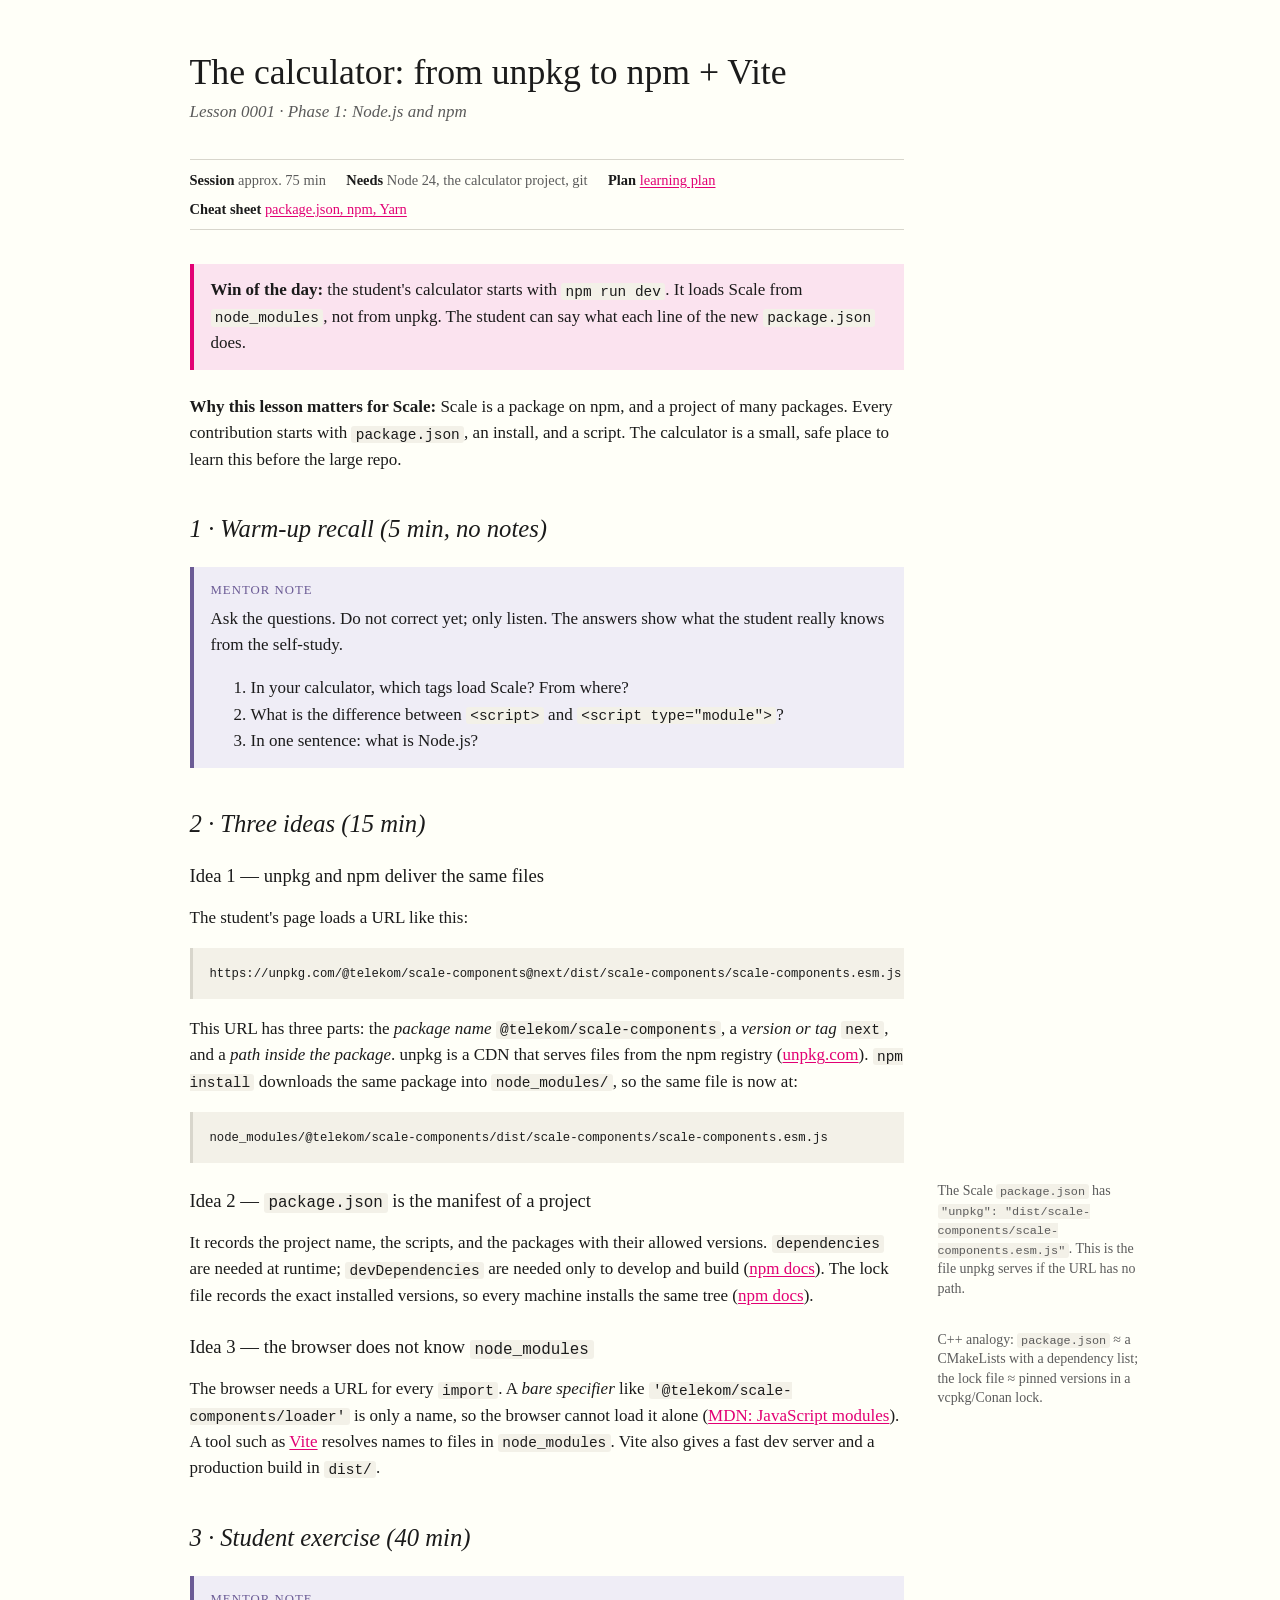
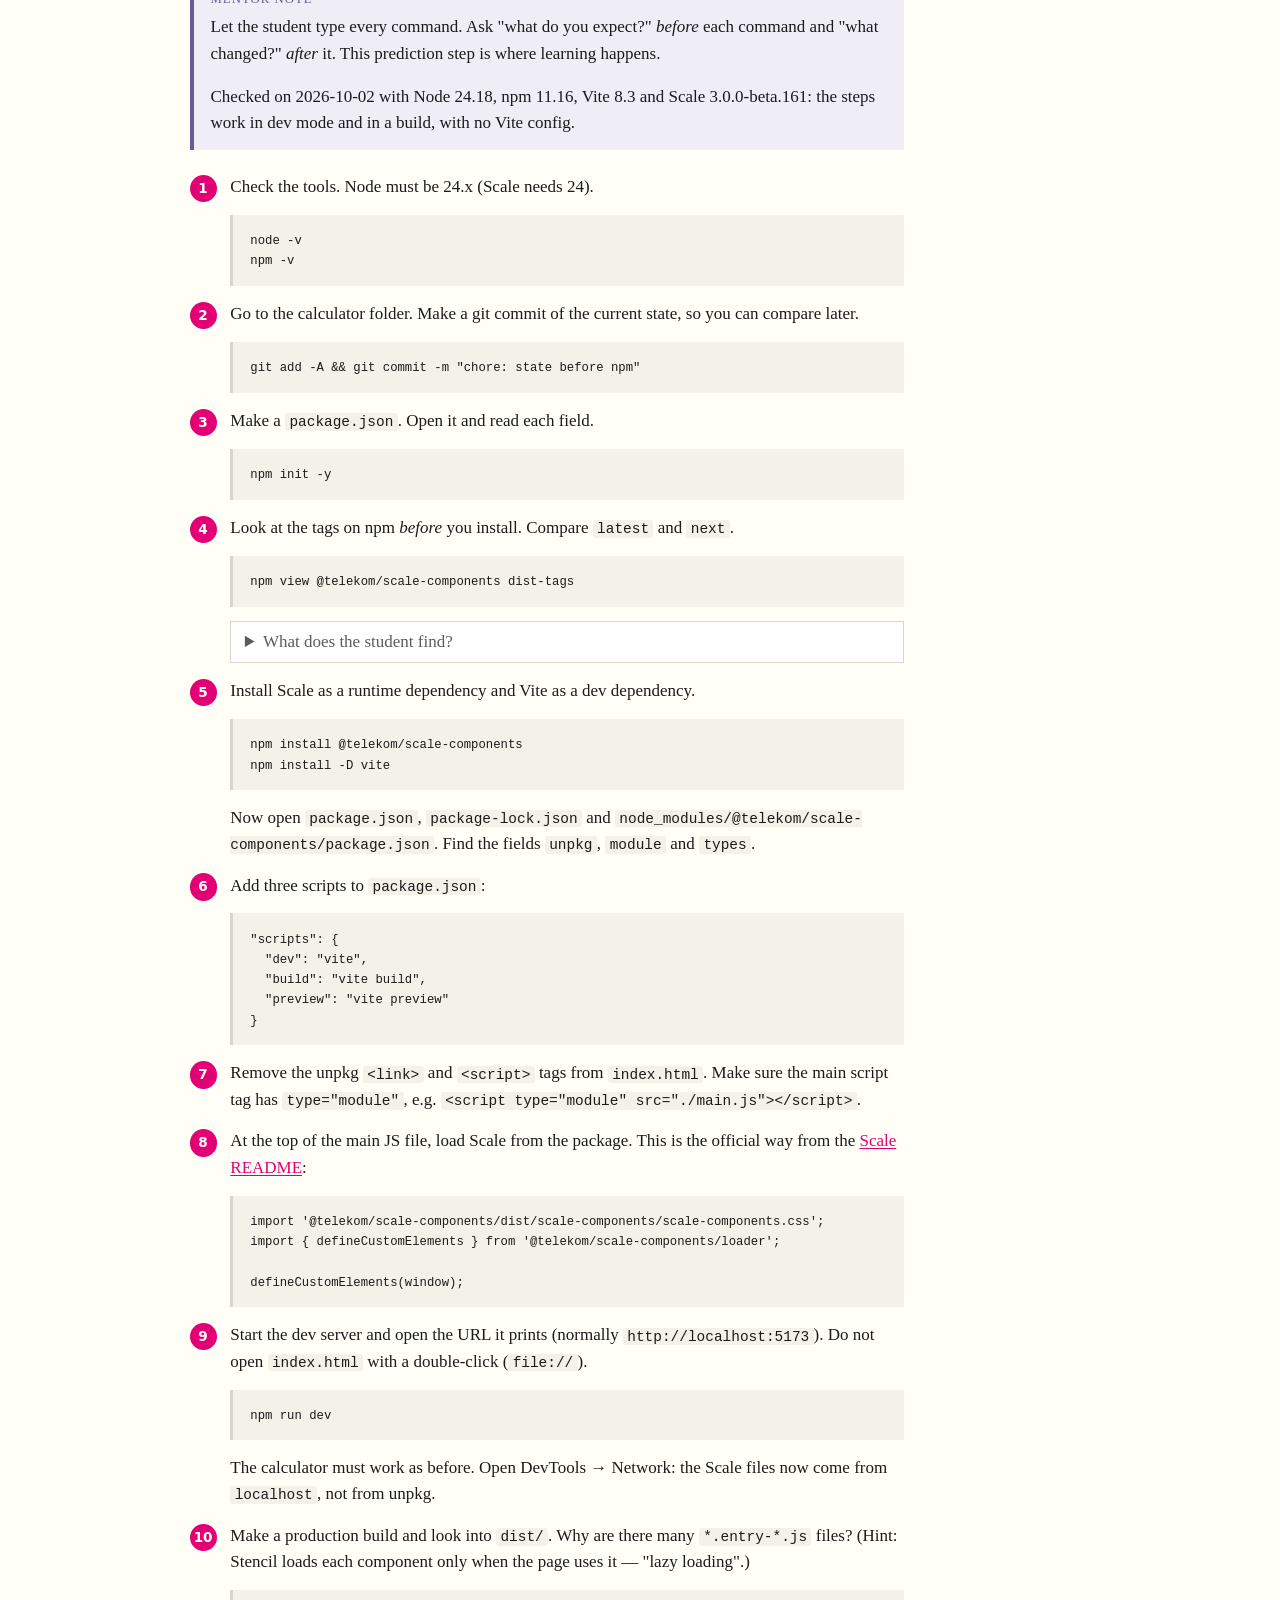
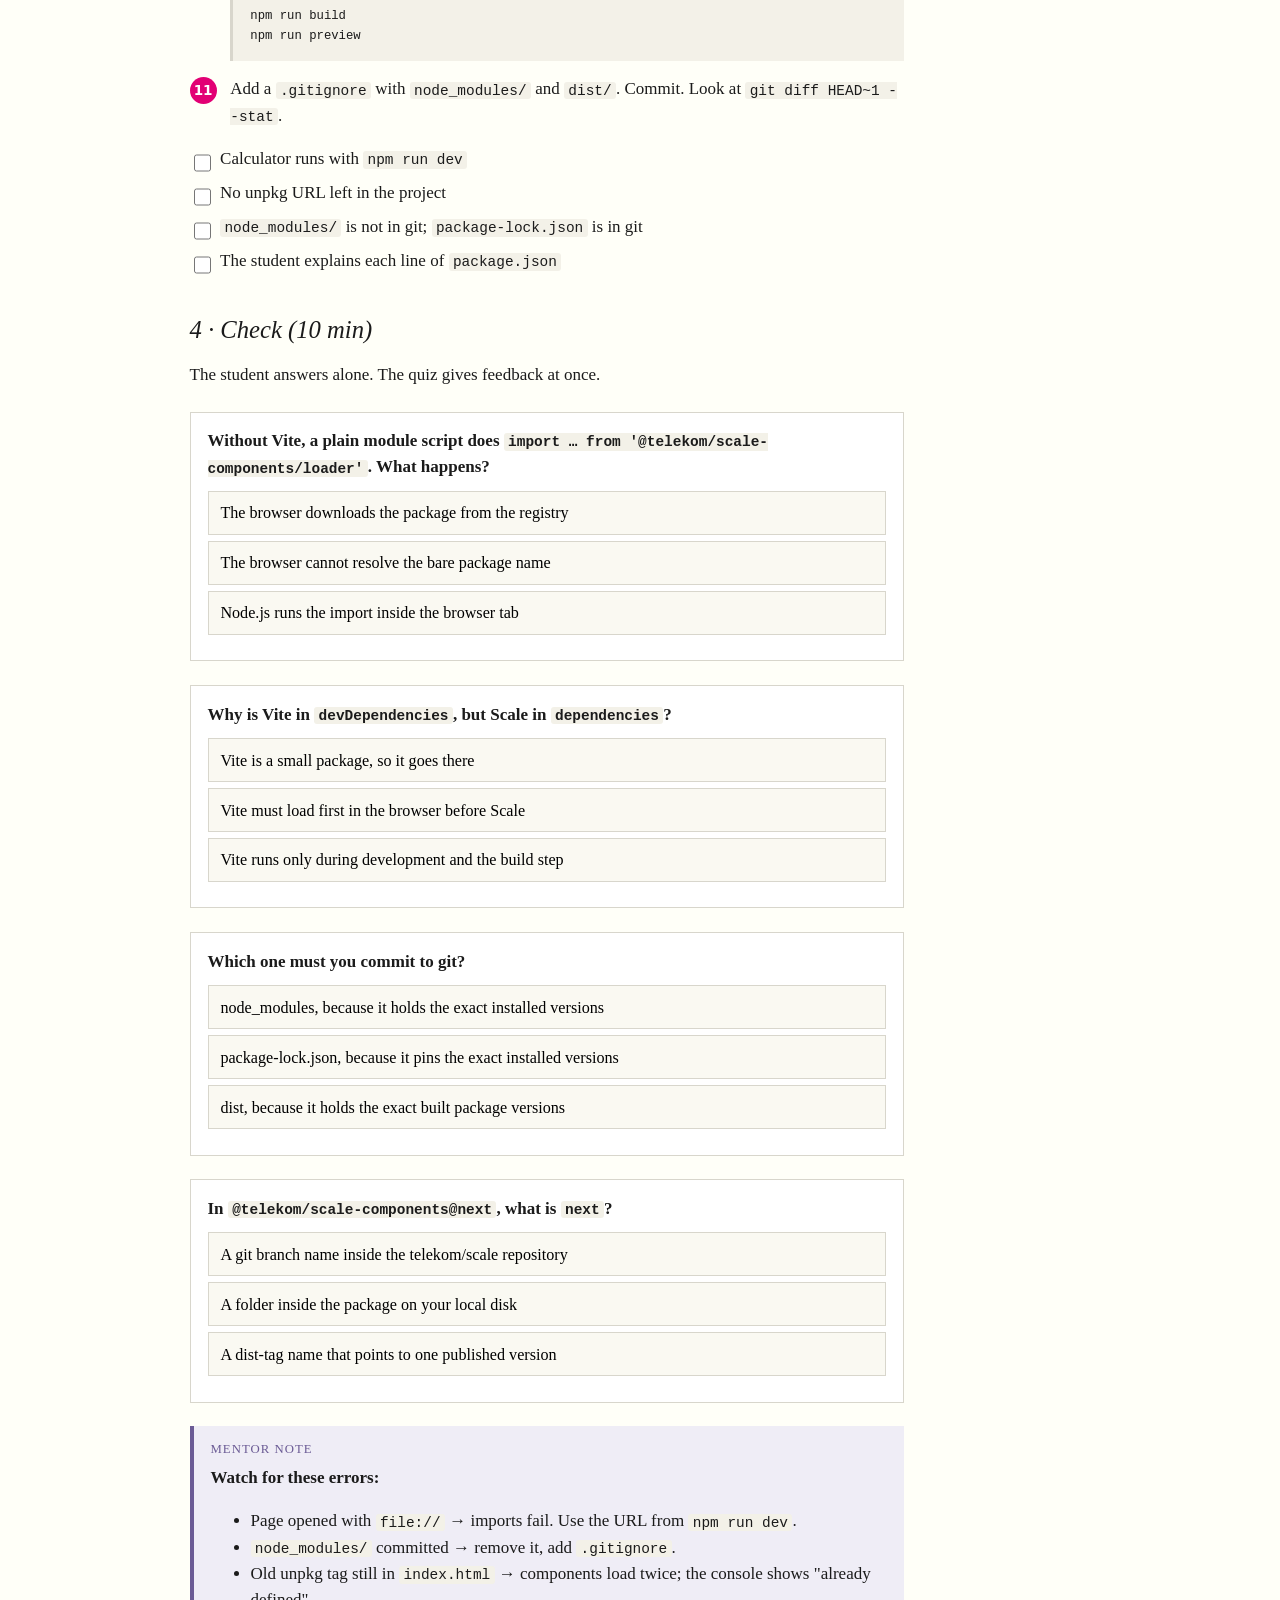
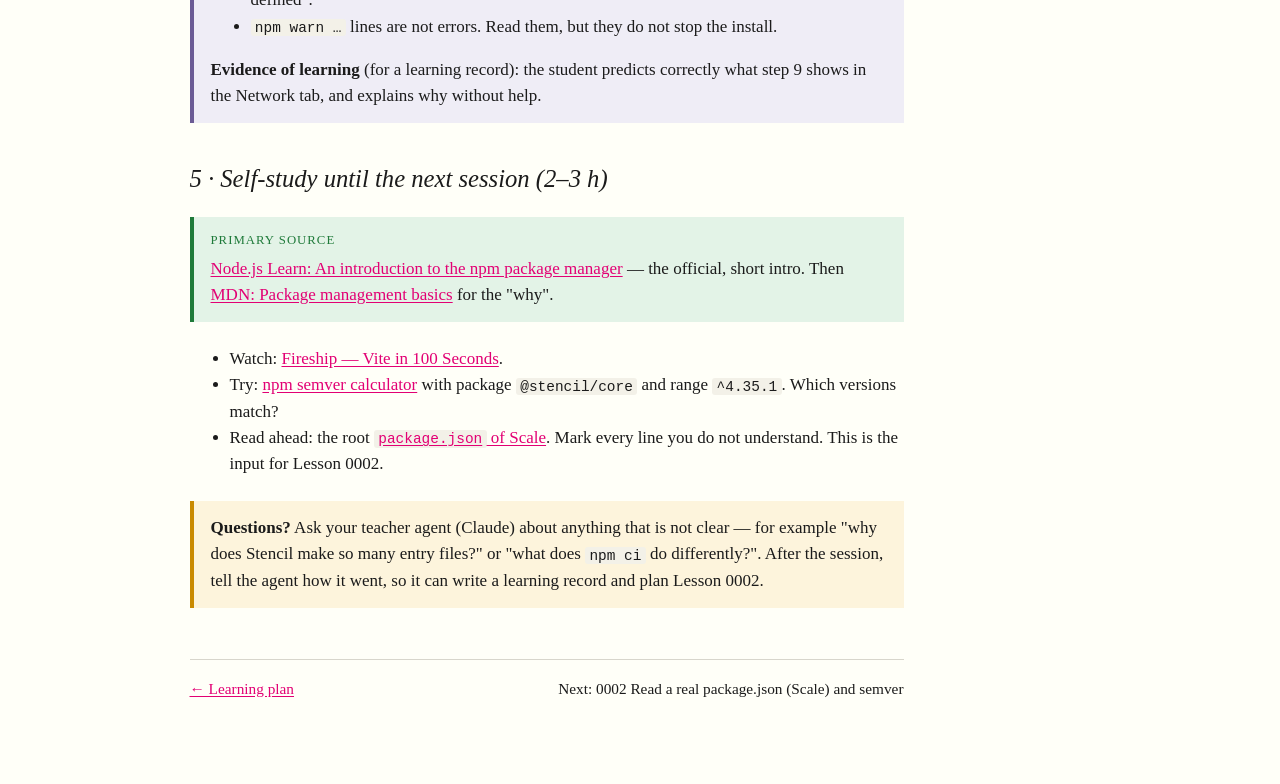
==== lessons/0001-calculator-from-unpkg-to-npm.html @ c3ba5b61 "Start teaching workspace: mission, resources, plan, lesson 0001" ====
<!doctype html>
<html lang="en">
<head>
<meta charset="utf-8">
<meta name="viewport" content="width=device-width, initial-scale=1">
<title>Lesson 0001 — The calculator: from unpkg to npm + Vite</title>
<link rel="stylesheet" href="../assets/style.css">
</head>
<body>
<main>
<h1>The calculator: from unpkg to npm + Vite</h1>
<p class="subtitle">Lesson 0001 · Phase 1: Node.js and npm</p>

<div class="meta">
  <span><strong>Session</strong> approx. 75 min</span>
  <span><strong>Needs</strong> Node 24, the calculator project, git</span>
  <span><strong>Plan</strong> <a href="../reference/learning-plan.html">learning plan</a></span>
  <span><strong>Cheat sheet</strong> <a href="../reference/package-json-cheatsheet.html">package.json, npm, Yarn</a></span>
</div>

<div class="box goal">
<p><strong>Win of the day:</strong> the student's calculator starts with <code>npm run dev</code>. It loads Scale from <code>node_modules</code>, not from unpkg. The student can say what each line of the new <code>package.json</code> does.</p>
</div>

<p><strong>Why this lesson matters for Scale:</strong> Scale is a package on npm, and a project of many packages. Every contribution starts with <code>package.json</code>, an install, and a script. The calculator is a small, safe place to learn this before the large repo.</p>

<h2>1 · Warm-up recall (5 min, no notes)</h2>
<div class="box mentor">
<p>Ask the questions. Do not correct yet; only listen. The answers show what the student really knows from the self-study.</p>
<ol>
  <li>In your calculator, which tags load Scale? From where?</li>
  <li>What is the difference between <code>&lt;script&gt;</code> and <code>&lt;script type="module"&gt;</code>?</li>
  <li>In one sentence: what is Node.js?</li>
</ol>
</div>

<h2>2 · Three ideas (15 min)</h2>

<h3>Idea 1 — unpkg and npm deliver the same files</h3>
<p>The student's page loads a URL like this:</p>
<pre><code>https://unpkg.com/@telekom/scale-components@next/dist/scale-components/scale-components.esm.js</code></pre>
<p>This URL has three parts: the <em>package name</em> <code>@telekom/scale-components</code>, a <em>version or tag</em> <code>next</code>, and a <em>path inside the package</em>. unpkg is a CDN that serves files from the npm registry (<a href="https://unpkg.com/">unpkg.com</a>). <code>npm install</code> downloads the same package into <code>node_modules/</code>, so the same file is now at:</p>
<pre><code>node_modules/@telekom/scale-components/dist/scale-components/scale-components.esm.js</code></pre>
<p class="sidenote">The Scale <code>package.json</code> has <code>"unpkg": "dist/scale-components/scale-components.esm.js"</code>. This is the file unpkg serves if the URL has no path.</p>

<h3>Idea 2 — <code>package.json</code> is the manifest of a project</h3>
<p>It records the project name, the scripts, and the packages with their allowed versions. <code>dependencies</code> are needed at runtime; <code>devDependencies</code> are needed only to develop and build (<a href="https://docs.npmjs.com/specifying-dependencies-and-devdependencies-in-a-package-json-file/">npm docs</a>). The lock file records the exact installed versions, so every machine installs the same tree (<a href="https://docs.npmjs.com/cli/v11/configuring-npm/package-lock-json">npm docs</a>).</p>
<p class="sidenote">C++ analogy: <code>package.json</code> ≈ a CMakeLists with a dependency list; the lock file ≈ pinned versions in a vcpkg/Conan lock.</p>

<h3>Idea 3 — the browser does not know <code>node_modules</code></h3>
<p>The browser needs a URL for every <code>import</code>. A <em>bare specifier</em> like <code>'@telekom/scale-components/loader'</code> is only a name, so the browser cannot load it alone (<a href="https://developer.mozilla.org/en-US/docs/Web/JavaScript/Guide/Modules">MDN: JavaScript modules</a>). A tool such as <a href="https://vite.dev/guide/why">Vite</a> resolves names to files in <code>node_modules</code>. Vite also gives a fast dev server and a production build in <code>dist/</code>.</p>

<h2>3 · Student exercise (40 min)</h2>
<div class="box mentor">
<p>Let the student type every command. Ask "what do you expect?" <em>before</em> each command and "what changed?" <em>after</em> it. This prediction step is where learning happens.</p>
<p>Checked on 2026-10-02 with Node 24.18, npm 11.16, Vite 8.3 and Scale 3.0.0-beta.161: the steps work in dev mode and in a build, with no Vite config.</p>
</div>

<ol class="steps">
  <li>Check the tools. Node must be 24.x (Scale needs 24).
<pre><code>node -v
npm -v</code></pre></li>

  <li>Go to the calculator folder. Make a git commit of the current state, so you can compare later.
<pre><code>git add -A &amp;&amp; git commit -m "chore: state before npm"</code></pre></li>

  <li>Make a <code>package.json</code>. Open it and read each field.
<pre><code>npm init -y</code></pre></li>

  <li>Look at the tags on npm <em>before</em> you install. Compare <code>latest</code> and <code>next</code>.
<pre><code>npm view @telekom/scale-components dist-tags</code></pre>
  <details><summary>What does the student find?</summary>
  <p>On 2026-10-02: <code>latest: 3.0.0-beta.161</code> and <code>next: 3.0.0-beta.156</code>. So <code>@next</code> is <strong>older</strong> than <code>@latest</code>, but the Scale README says to install <code>@next</code>. This is a real documentation bug — a good candidate for a very small first PR later (see the <a href="../reference/learning-plan.html">plan</a>).</p>
  </details></li>

  <li>Install Scale as a runtime dependency and Vite as a dev dependency.
<pre><code>npm install @telekom/scale-components
npm install -D vite</code></pre>
  Now open <code>package.json</code>, <code>package-lock.json</code> and <code>node_modules/@telekom/scale-components/package.json</code>. Find the fields <code>unpkg</code>, <code>module</code> and <code>types</code>.</li>

  <li>Add three scripts to <code>package.json</code>:
<pre><code>"scripts": {
  "dev": "vite",
  "build": "vite build",
  "preview": "vite preview"
}</code></pre></li>

  <li>Remove the unpkg <code>&lt;link&gt;</code> and <code>&lt;script&gt;</code> tags from <code>index.html</code>. Make sure the main script tag has <code>type="module"</code>, e.g. <code>&lt;script type="module" src="./main.js"&gt;&lt;/script&gt;</code>.</li>

  <li>At the top of the main JS file, load Scale from the package. This is the official way from the <a href="https://github.com/telekom/scale#setup-with-a-bundler-or-es-modules">Scale README</a>:
<pre><code>import '@telekom/scale-components/dist/scale-components/scale-components.css';
import { defineCustomElements } from '@telekom/scale-components/loader';

defineCustomElements(window);</code></pre></li>

  <li>Start the dev server and open the URL it prints (normally <code>http://localhost:5173</code>). Do not open <code>index.html</code> with a double-click (<code>file://</code>).
<pre><code>npm run dev</code></pre>
  The calculator must work as before. Open DevTools → Network: the Scale files now come from <code>localhost</code>, not from unpkg.</li>

  <li>Make a production build and look into <code>dist/</code>. Why are there many <code>*.entry-*.js</code> files? (Hint: Stencil loads each component only when the page uses it — "lazy loading".)
<pre><code>npm run build
npm run preview</code></pre></li>

  <li>Add a <code>.gitignore</code> with <code>node_modules/</code> and <code>dist/</code>. Commit. Look at <code>git diff HEAD~1 --stat</code>.</li>
</ol>

<ul class="checklist" data-key="lesson-0001">
  <li>Calculator runs with <code>npm run dev</code></li>
  <li>No unpkg URL left in the project</li>
  <li><code>node_modules/</code> is not in git; <code>package-lock.json</code> is in git</li>
  <li>The student explains each line of <code>package.json</code></li>
</ul>

<h2>4 · Check (10 min)</h2>
<p>The student answers alone. The quiz gives feedback at once.</p>

<div class="quiz" data-explain="A bare name is not a URL. The browser has no access to node_modules. Vite resolves the name for you.">
  <p class="q">Without Vite, a plain module script does <code>import … from '@telekom/scale-components/loader'</code>. What happens?</p>
  <button>The browser downloads the package from the registry</button>
  <button data-correct>The browser cannot resolve the bare package name</button>
  <button>Node.js runs the import inside the browser tab</button>
</div>

<div class="quiz" data-explain="Vite is a tool: it runs on your machine during development and the build. The page needs Scale at runtime.">
  <p class="q">Why is Vite in <code>devDependencies</code>, but Scale in <code>dependencies</code>?</p>
  <button>Vite is a small package, so it goes there</button>
  <button>Vite must load first in the browser before Scale</button>
  <button data-correct>Vite runs only during development and the build step</button>
</div>

<div class="quiz" data-explain="The lock file pins the exact versions. node_modules and dist can be made again from it.">
  <p class="q">Which one must you commit to git?</p>
  <button>node_modules, because it holds the exact installed versions</button>
  <button data-correct>package-lock.json, because it pins the exact installed versions</button>
  <button>dist, because it holds the exact built package versions</button>
</div>

<div class="quiz" data-explain="A dist-tag is a movable name for one published version. Check it with npm view <pkg> dist-tags.">
  <p class="q">In <code>@telekom/scale-components@next</code>, what is <code>next</code>?</p>
  <button>A git branch name inside the telekom/scale repository</button>
  <button>A folder inside the package on your local disk</button>
  <button data-correct>A dist-tag name that points to one published version</button>
</div>

<div class="box mentor">
<p><strong>Watch for these errors:</strong></p>
<ul>
  <li>Page opened with <code>file://</code> → imports fail. Use the URL from <code>npm run dev</code>.</li>
  <li><code>node_modules/</code> committed → remove it, add <code>.gitignore</code>.</li>
  <li>Old unpkg tag still in <code>index.html</code> → components load twice; the console shows "already defined".</li>
  <li><code>npm warn …</code> lines are not errors. Read them, but they do not stop the install.</li>
</ul>
<p><strong>Evidence of learning</strong> (for a learning record): the student predicts correctly what step 9 shows in the Network tab, and explains why without help.</p>
</div>

<h2>5 · Self-study until the next session (2–3 h)</h2>
<div class="box source">
<p><a href="https://nodejs.org/en/learn/getting-started/an-introduction-to-the-npm-package-manager">Node.js Learn: An introduction to the npm package manager</a> — the official, short intro. Then <a href="https://developer.mozilla.org/en-US/docs/Learn_web_development/Extensions/Client-side_tools/Package_management">MDN: Package management basics</a> for the "why".</p>
</div>
<ul>
  <li>Watch: <a href="https://www.youtube.com/watch?v=KCrXgy8qtjM">Fireship — Vite in 100 Seconds</a>.</li>
  <li>Try: <a href="https://semver.npmjs.com/">npm semver calculator</a> with package <code>@stencil/core</code> and range <code>^4.35.1</code>. Which versions match?</li>
  <li>Read ahead: the root <a href="https://github.com/telekom/scale/blob/main/package.json"><code>package.json</code> of Scale</a>. Mark every line you do not understand. This is the input for Lesson 0002.</li>
</ul>

<div class="box ask">
<p><strong>Questions?</strong> Ask your teacher agent (Claude) about anything that is not clear — for example "why does Stencil make so many entry files?" or "what does <code>npm ci</code> do differently?". After the session, tell the agent how it went, so it can write a learning record and plan Lesson 0002.</p>
</div>

<nav class="course">
  <a href="../reference/learning-plan.html">← Learning plan</a>
  <span>Next: 0002 Read a real package.json (Scale) and semver</span>
</nav>
</main>
<script src="../assets/quiz.js"></script>
<script src="../assets/checklist.js"></script>
</body>
</html>
---- assets/style.css ----
/* Shared course stylesheet. Every lesson and reference page links this file. */
:root {
  --ink: #1b1b1b;
  --muted: #5b5b5b;
  --paper: #fffff8;
  --rule: #d8d6cc;
  --accent: #e20074; /* Telekom magenta */
  --accent-soft: #fbe3ef;
  --ok: #1f7a3a;
  --ok-soft: #e3f3e7;
  --bad: #a3221b;
  --bad-soft: #f8e1df;
  --code-bg: #f3f1e8;
  --measure: 42rem;
}

* { box-sizing: border-box; }

html { font-size: 17px; }

body {
  margin: 0 auto;
  padding: 3rem 1.5rem 5rem;
  max-width: calc(var(--measure) + 14rem);
  background: var(--paper);
  color: var(--ink);
  font-family: "Iowan Old Style", "Palatino Linotype", Palatino, Georgia, serif;
  line-height: 1.55;
}

main { max-width: var(--measure); }

h1, h2, h3 { font-weight: 400; line-height: 1.2; }
h1 { font-size: 2.1rem; margin: 0 0 .3rem; }
h2 { font-size: 1.45rem; margin: 2.4rem 0 .6rem; font-style: italic; }
h3 { font-size: 1.1rem; margin: 1.6rem 0 .4rem; }

.subtitle { color: var(--muted); font-style: italic; margin: 0 0 2rem; }

a { color: var(--accent); text-underline-offset: 2px; }

code, pre, kbd {
  font-family: "Cascadia Code", Consolas, "SF Mono", Menlo, monospace;
  font-size: .85em;
}
code { background: var(--code-bg); padding: .05em .3em; border-radius: 3px; }
pre {
  background: var(--code-bg);
  padding: .9rem 1rem;
  overflow-x: auto;
  border-left: 3px solid var(--rule);
  line-height: 1.4;
}
pre code { background: none; padding: 0; }

/* Meta strip at the top of a lesson */
.meta {
  display: flex; flex-wrap: wrap; gap: .4rem 1.2rem;
  font-size: .85rem; color: var(--muted);
  border-top: 1px solid var(--rule); border-bottom: 1px solid var(--rule);
  padding: .5rem 0; margin-bottom: 2rem;
}
.meta strong { color: var(--ink); font-weight: 600; }

/* Call-out boxes */
.box { padding: .8rem 1rem; margin: 1.4rem 0; border-left: 4px solid var(--rule); background: #faf9f2; }
.box > :first-child { margin-top: 0; }
.box > :last-child { margin-bottom: 0; }
.box.goal { border-color: var(--accent); background: var(--accent-soft); }
.box.mentor { border-color: #6b5b95; background: #efedf6; }
.box.mentor::before { content: "Mentor note"; display: block; font-size: .75rem; letter-spacing: .08em; text-transform: uppercase; color: #6b5b95; margin-bottom: .3rem; }
.box.source { border-color: var(--ok); background: var(--ok-soft); }
.box.source::before { content: "Primary source"; display: block; font-size: .75rem; letter-spacing: .08em; text-transform: uppercase; color: var(--ok); margin-bottom: .3rem; }
.box.ask { border-color: #c98a00; background: #fdf4dc; }

/* Side notes (Tufte style) on wide screens, inline on narrow */
.sidenote { font-size: .82rem; color: var(--muted); line-height: 1.4; }
@media (min-width: 60rem) {
  .sidenote { float: right; clear: right; width: 12rem; margin-right: -14rem; margin-top: .2rem; }
}

/* Numbered exercise steps */
ol.steps { counter-reset: step; list-style: none; padding-left: 0; }
ol.steps > li { counter-increment: step; position: relative; padding-left: 2.4rem; margin: .9rem 0; }
ol.steps > li::before {
  content: counter(step); position: absolute; left: 0; top: .05rem;
  width: 1.6rem; height: 1.6rem; border-radius: 50%;
  background: var(--accent); color: #fff; font: 600 .8rem/1.6rem system-ui, sans-serif; text-align: center;
}

/* Tables */
table { border-collapse: collapse; width: 100%; font-size: .92rem; margin: 1rem 0; }
th, td { text-align: left; padding: .4rem .6rem; border-bottom: 1px solid var(--rule); vertical-align: top; }
th { font-weight: 600; border-bottom: 2px solid var(--ink); }

/* Answer keys and spoilers */
details { margin: .8rem 0; border: 1px solid var(--rule); padding: .4rem .8rem; background: #fff; }
details summary { cursor: pointer; color: var(--muted); }
details[open] summary { margin-bottom: .4rem; }

/* Lesson navigation */
nav.course { display: flex; justify-content: space-between; gap: 1rem; margin-top: 3rem; padding-top: 1rem; border-top: 1px solid var(--rule); font-size: .9rem; }

/* Phase timeline (learning plan) */
.phase { border-left: 3px solid var(--accent); padding: .2rem 0 .2rem 1rem; margin: 1.6rem 0; }
.phase h3 { margin-top: 0; }
.phase .weeks { font-size: .8rem; color: var(--muted); text-transform: uppercase; letter-spacing: .06em; }
.milestone { font-weight: 600; }
.milestone::before { content: "Milestone → "; color: var(--accent); }

.tag { display: inline-block; font: 600 .7rem/1 system-ui, sans-serif; padding: .2rem .4rem; border-radius: 3px; background: var(--code-bg); color: var(--muted); margin-right: .3rem; vertical-align: middle; }

@media print {
  body { background: #fff; padding: 0; max-width: none; font-size: 11pt; }
  a { color: var(--ink); }
  a[href^="http"]::after { content: " (" attr(href) ")"; font-size: .75em; color: var(--muted); word-break: break-all; }
  nav.course, .no-print, .quiz button.check { display: none; }
  details { border: none; padding: 0; }
  details > * { display: block; }
  pre, .box, .phase, table { break-inside: avoid; }
  .sidenote { float: none; width: auto; margin: 0; display: block; }
}
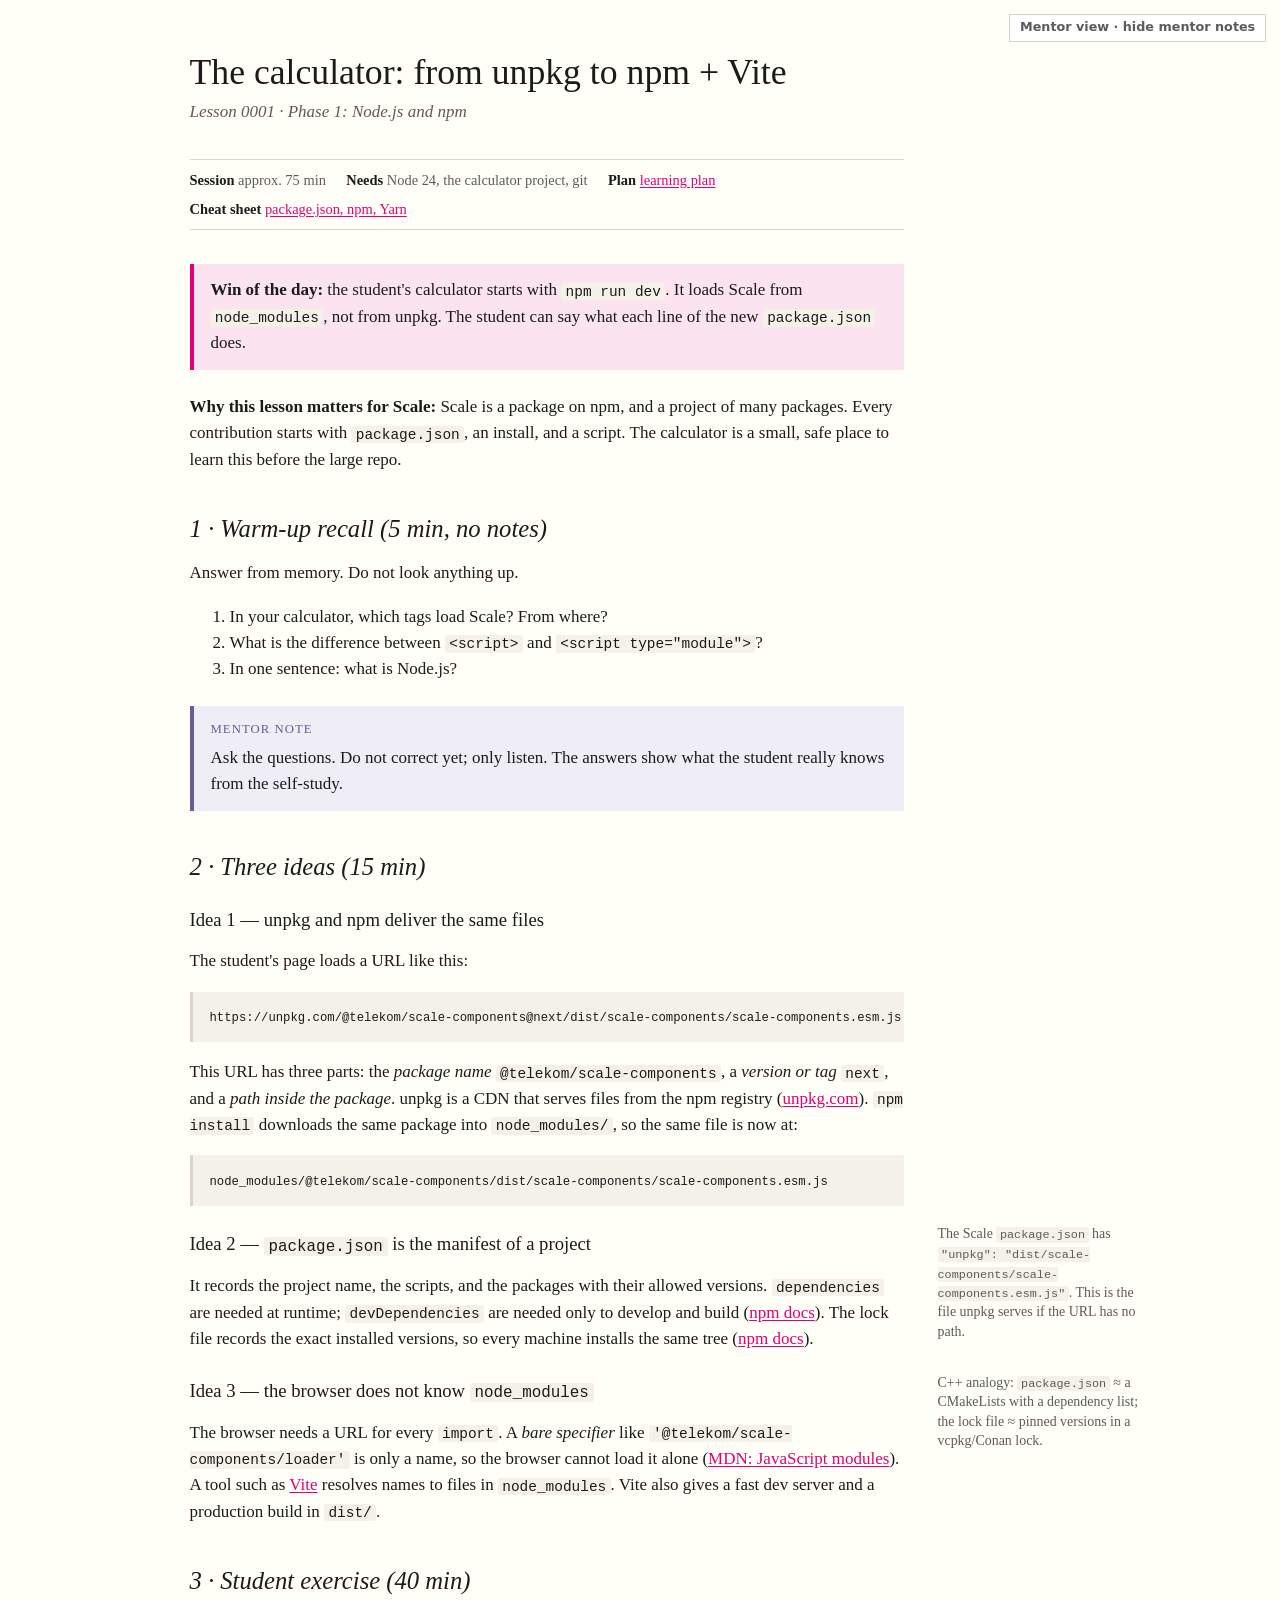
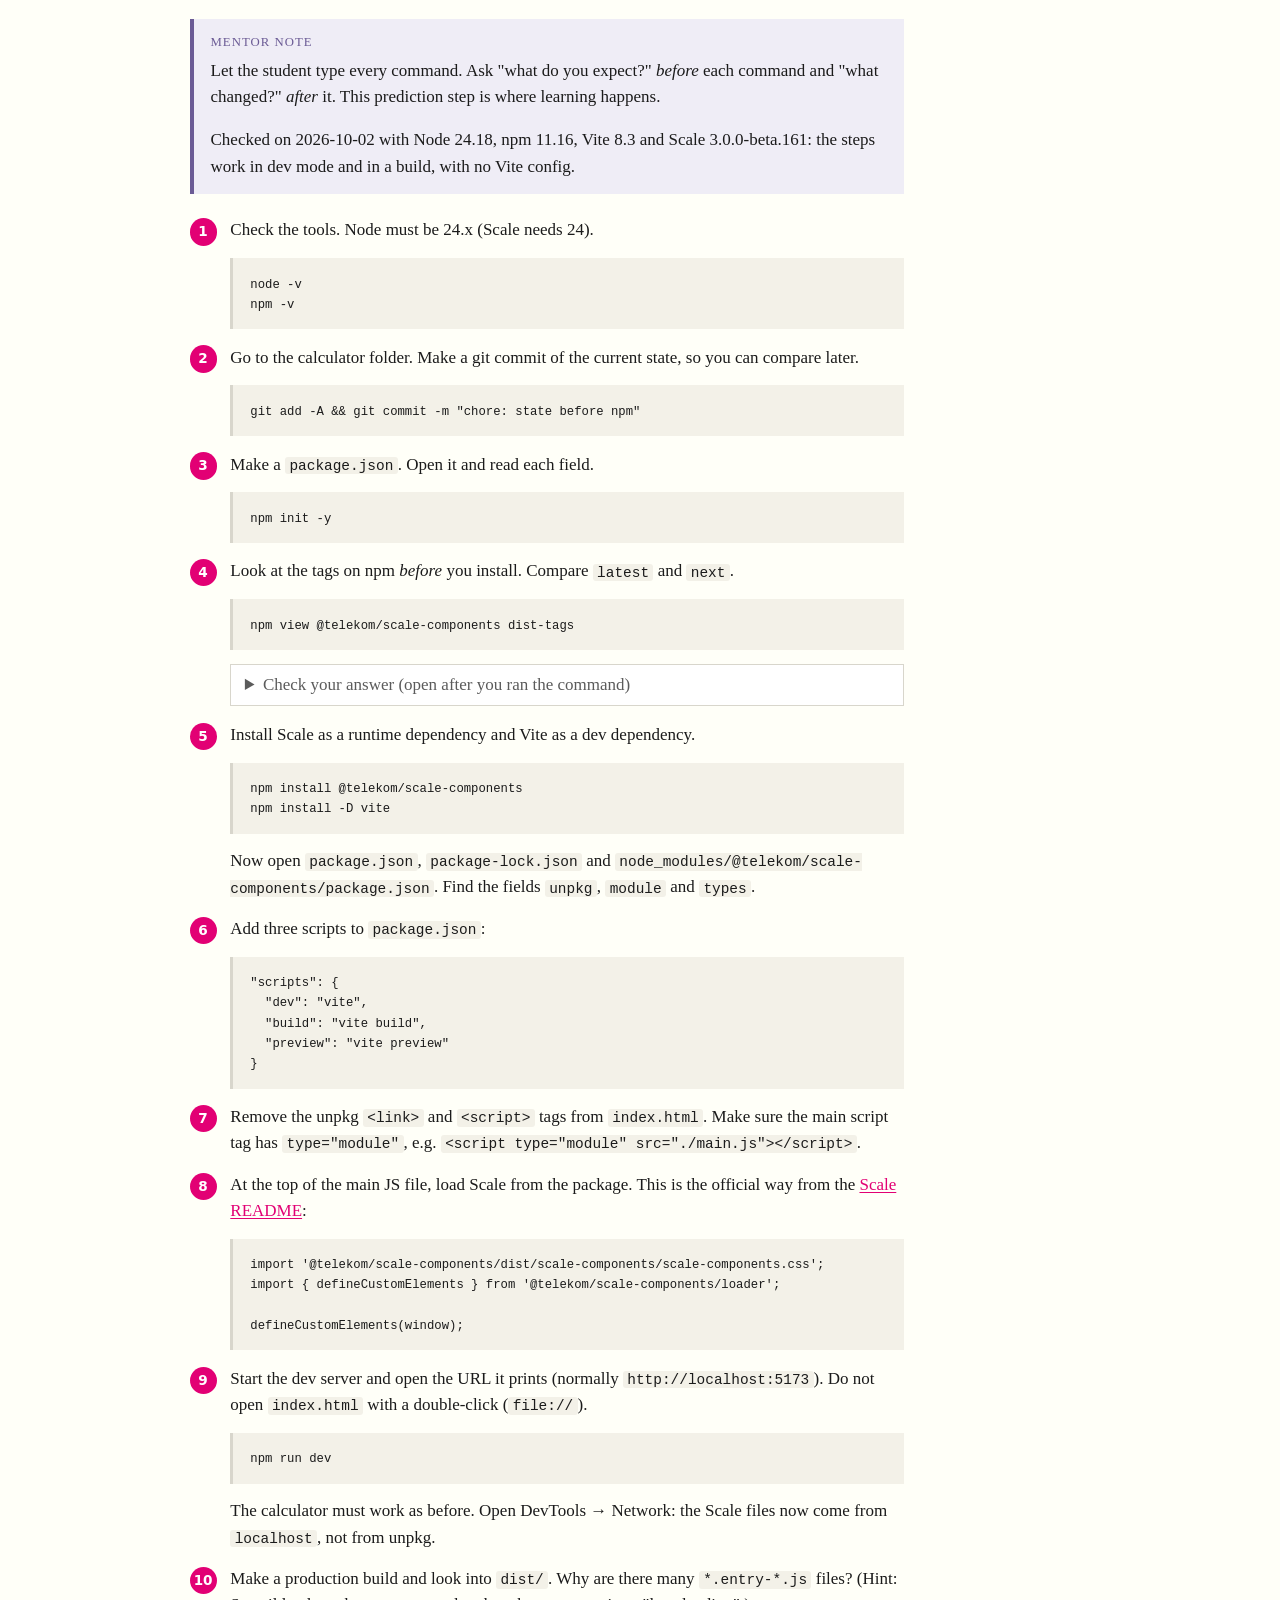
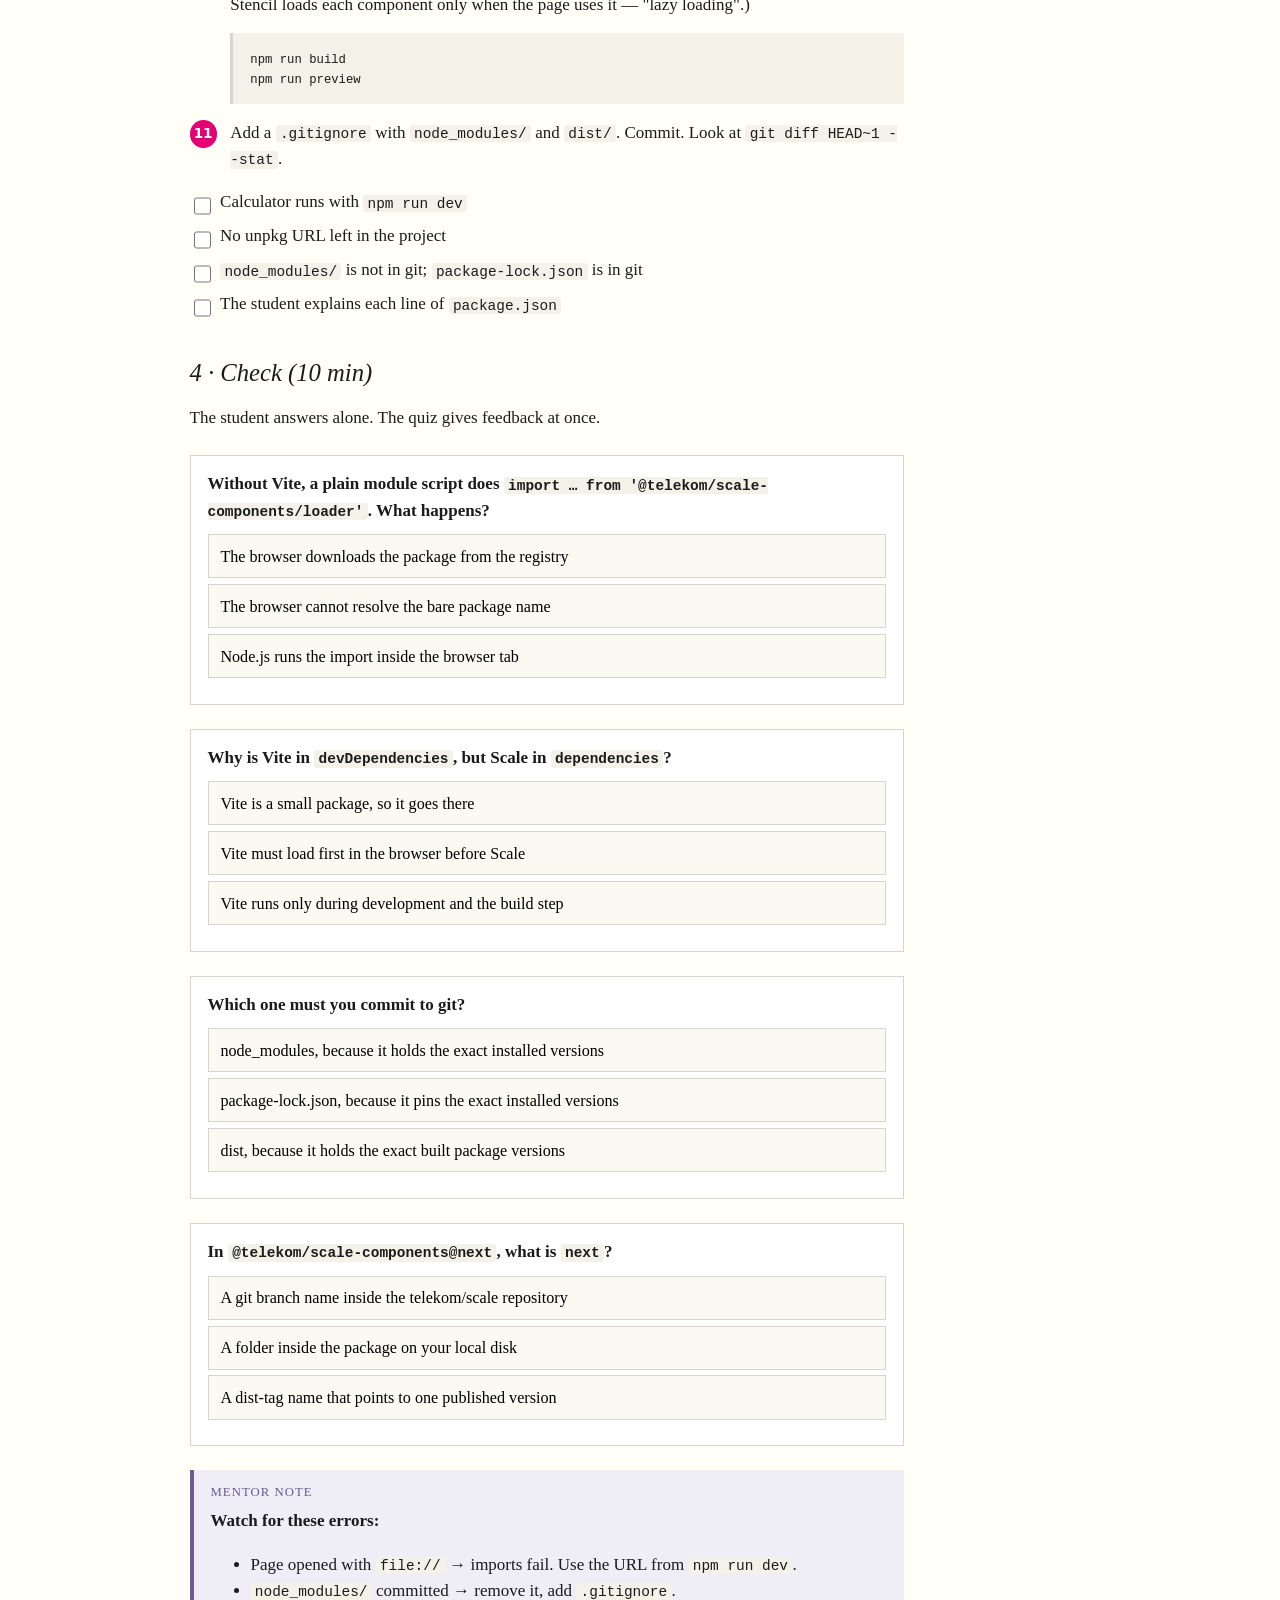
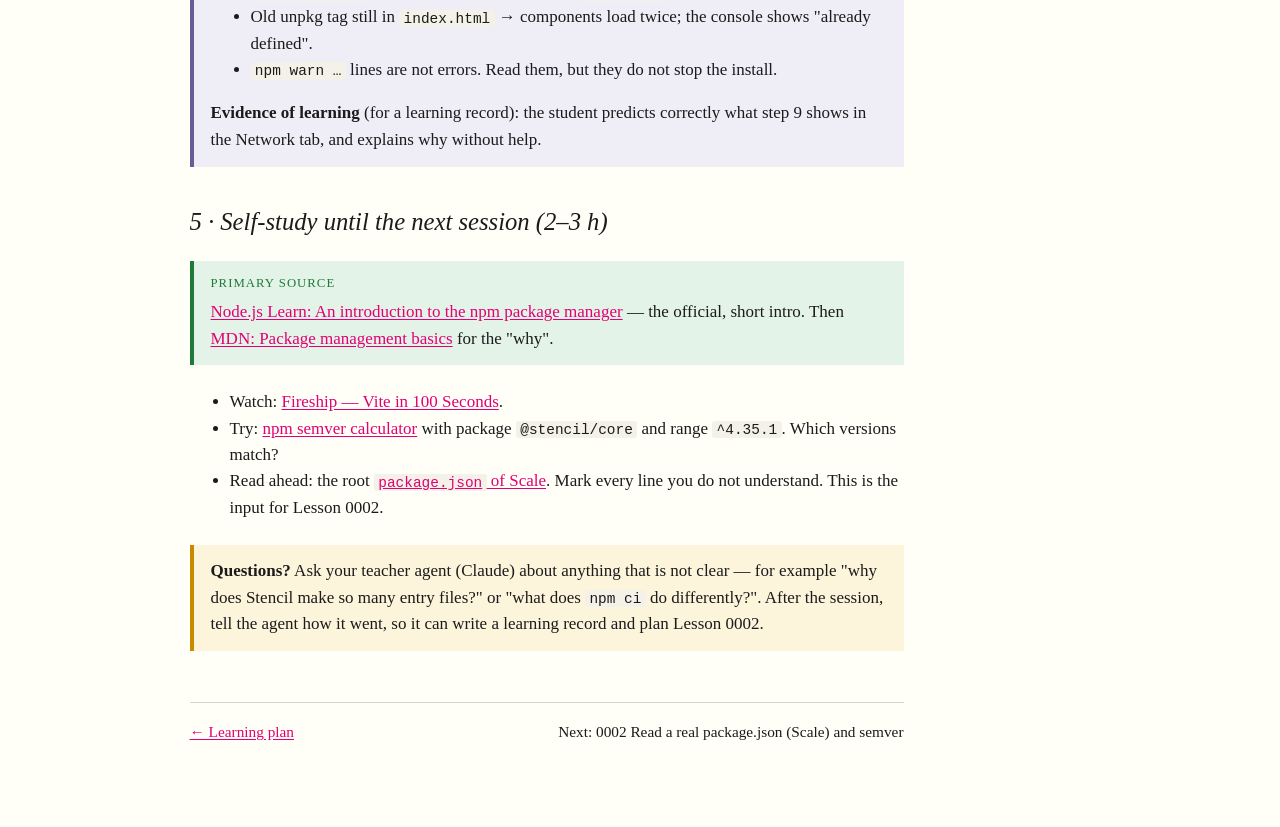
==== commit 5aac08a2: "Add student view switch; split mentor notes in lesson 0001" ====
--- a/lessons/0001-calculator-from-unpkg-to-npm.html
+++ b/lessons/0001-calculator-from-unpkg-to-npm.html
@@ -25,13 +25,14 @@
 <p><strong>Why this lesson matters for Scale:</strong> Scale is a package on npm, and a project of many packages. Every contribution starts with <code>package.json</code>, an install, and a script. The calculator is a small, safe place to learn this before the large repo.</p>
 
 <h2>1 · Warm-up recall (5 min, no notes)</h2>
-<div class="box mentor">
-<p>Ask the questions. Do not correct yet; only listen. The answers show what the student really knows from the self-study.</p>
+<p>Answer from memory. Do not look anything up.</p>
 <ol>
   <li>In your calculator, which tags load Scale? From where?</li>
   <li>What is the difference between <code>&lt;script&gt;</code> and <code>&lt;script type="module"&gt;</code>?</li>
   <li>In one sentence: what is Node.js?</li>
 </ol>
+<div class="box mentor">
+<p>Ask the questions. Do not correct yet; only listen. The answers show what the student really knows from the self-study.</p>
 </div>
 
 <h2>2 · Three ideas (15 min)</h2>
@@ -69,7 +70,7 @@
 
   <li>Look at the tags on npm <em>before</em> you install. Compare <code>latest</code> and <code>next</code>.
 <pre><code>npm view @telekom/scale-components dist-tags</code></pre>
-  <details><summary>What does the student find?</summary>
+  <details><summary>Check your answer (open after you ran the command)</summary>
   <p>On 2026-10-02: <code>latest: 3.0.0-beta.161</code> and <code>next: 3.0.0-beta.156</code>. So <code>@next</code> is <strong>older</strong> than <code>@latest</code>, but the Scale README says to install <code>@next</code>. This is a real documentation bug — a good candidate for a very small first PR later (see the <a href="../reference/learning-plan.html">plan</a>).</p>
   </details></li>
 
@@ -172,6 +173,7 @@
   <span>Next: 0002 Read a real package.json (Scale) and semver</span>
 </nav>
 </main>
+<script src="../assets/view.js"></script>
 <script src="../assets/quiz.js"></script>
 <script src="../assets/checklist.js"></script>
 </body>
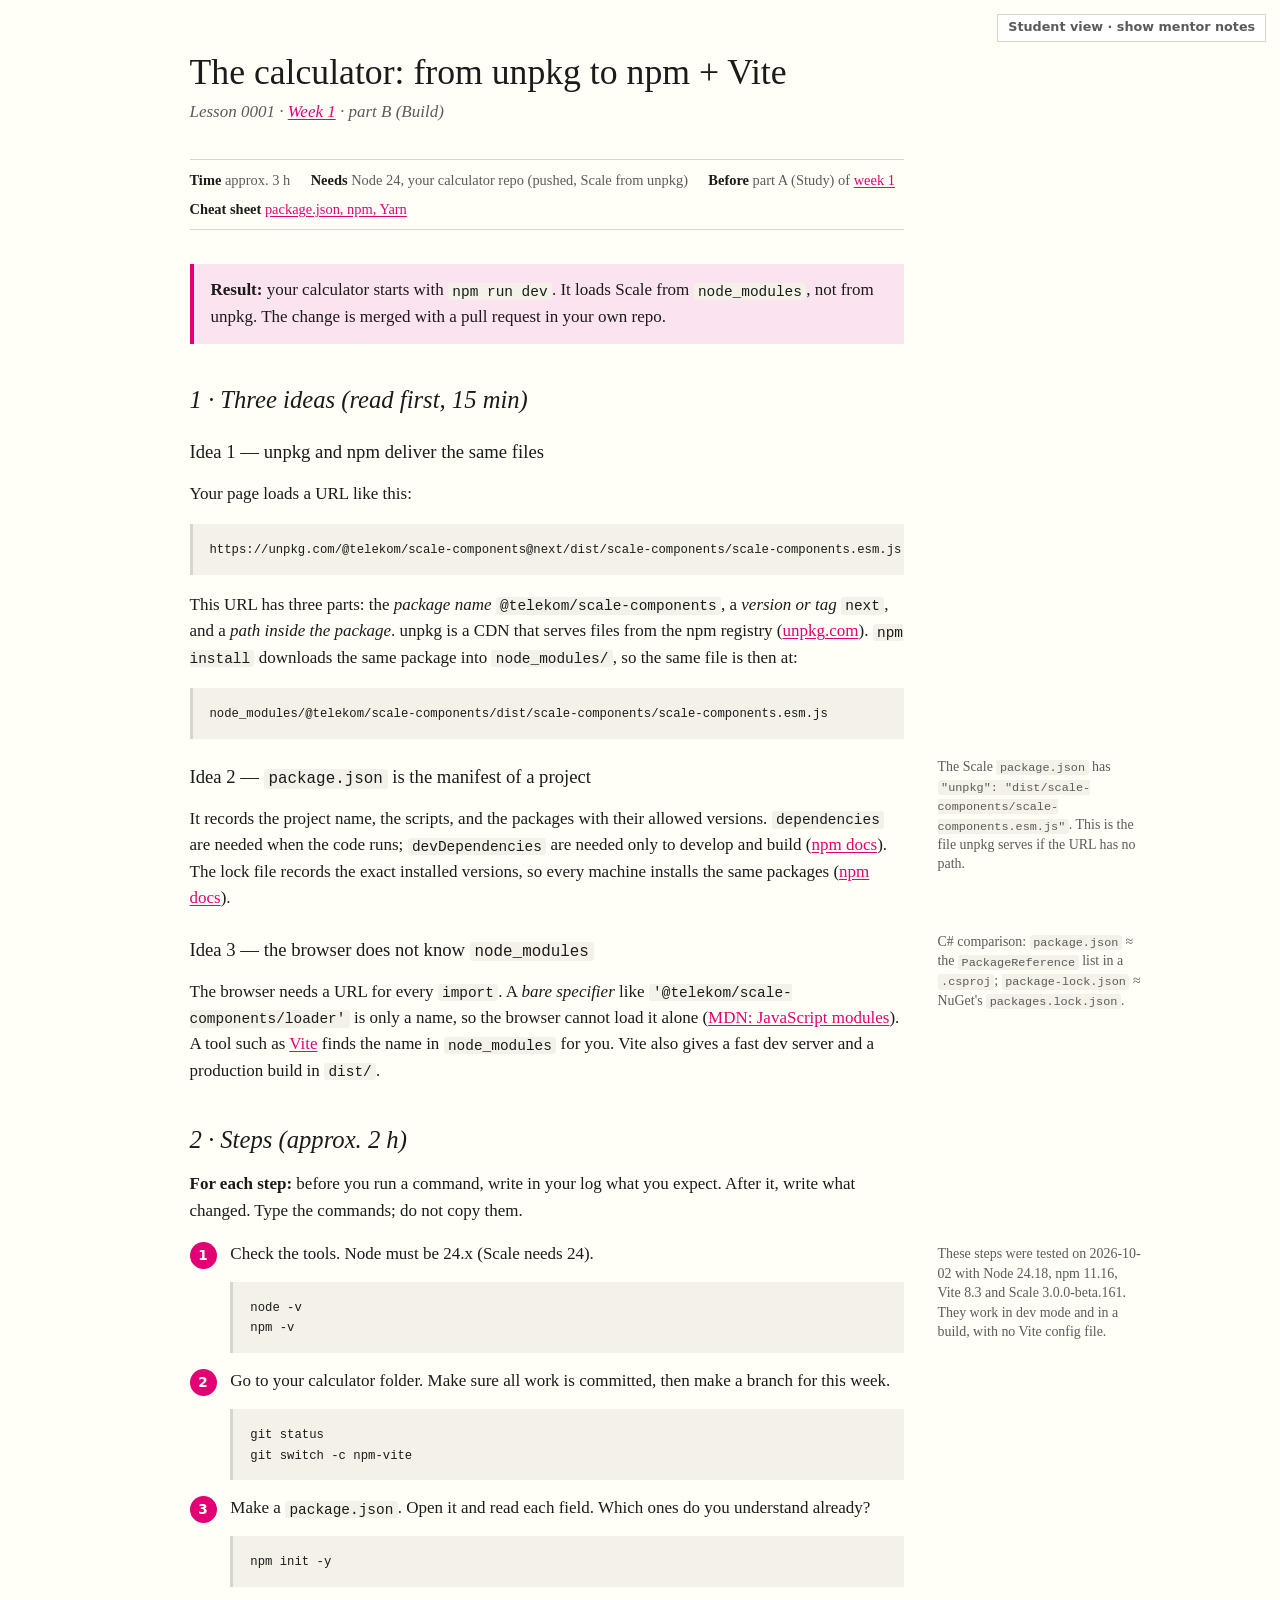
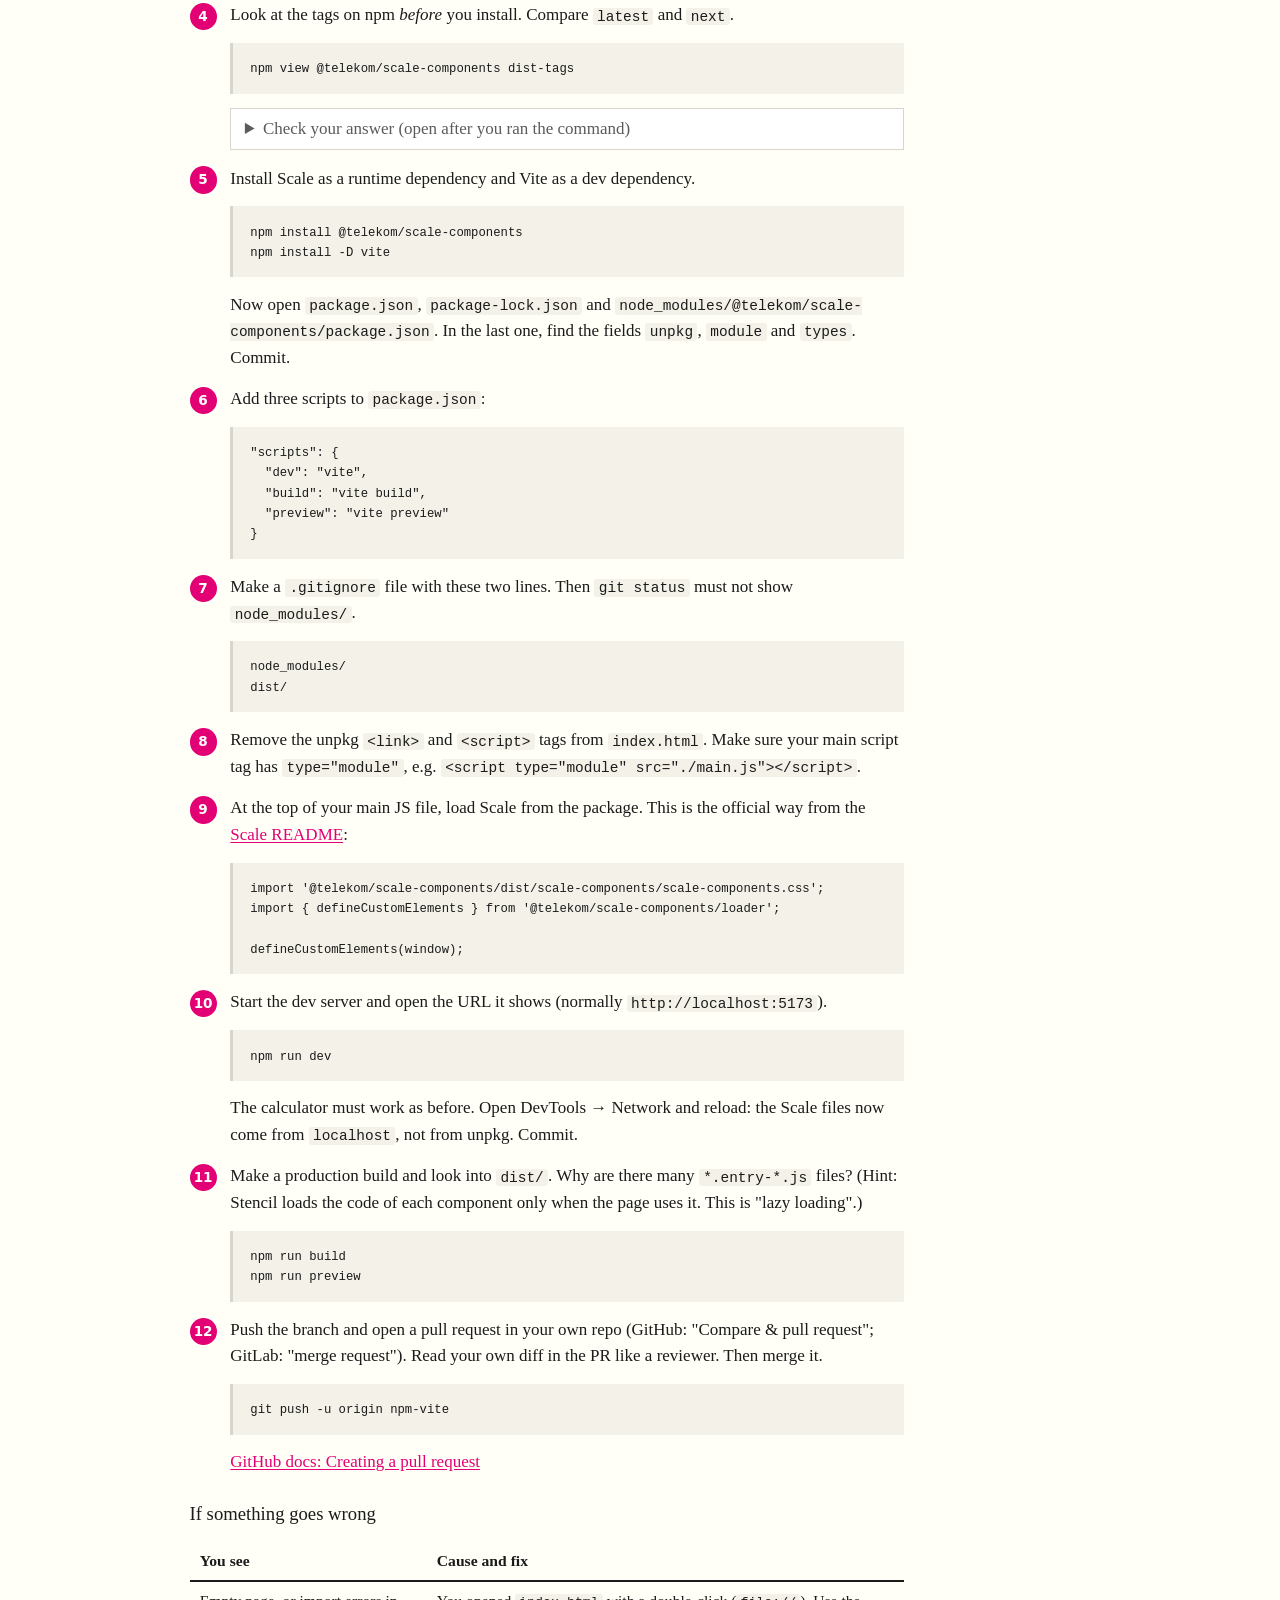
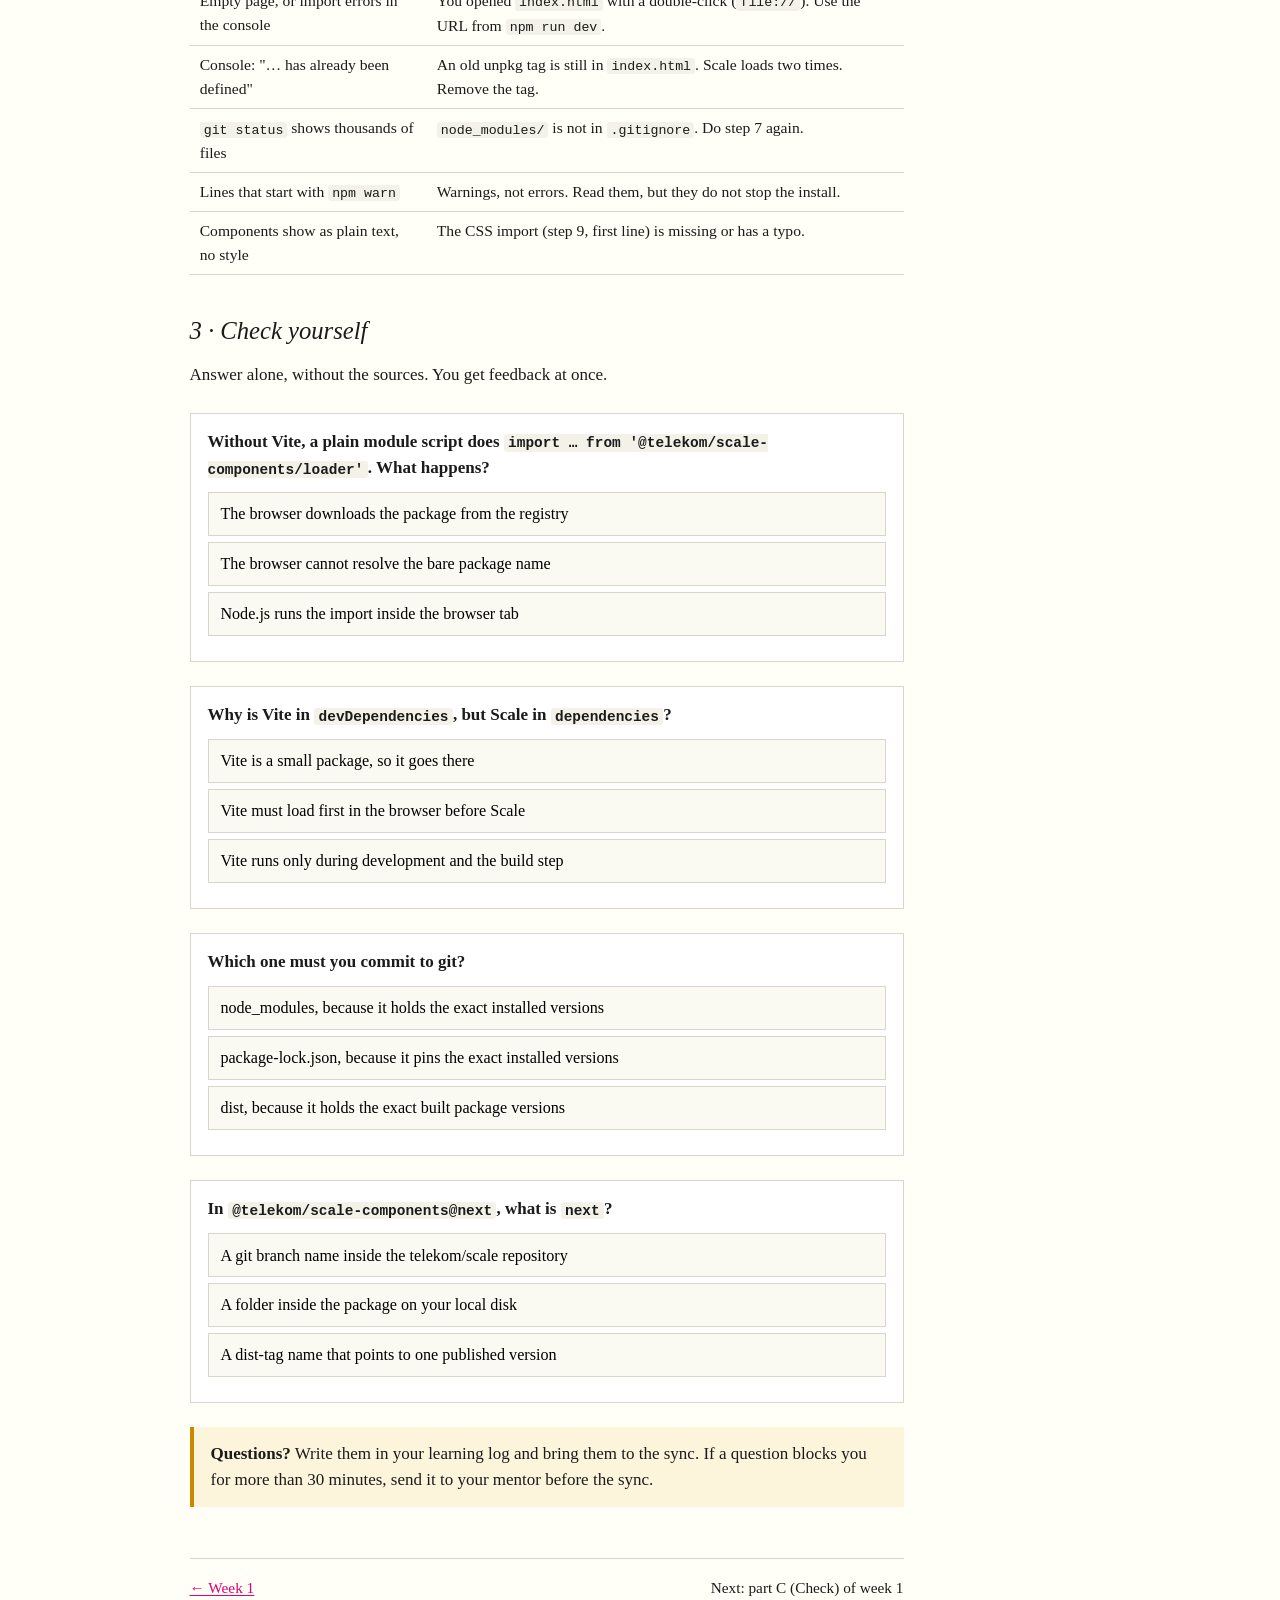
==== commit 859a3450: "Restructure as weekly self-study handouts with weekly sync" ====
--- a/lessons/0001-calculator-from-unpkg-to-npm.html
+++ b/lessons/0001-calculator-from-unpkg-to-npm.html
@@ -9,75 +9,61 @@
 <body>
 <main>
 <h1>The calculator: from unpkg to npm + Vite</h1>
-<p class="subtitle">Lesson 0001 · Phase 1: Node.js and npm</p>
+<p class="subtitle">Lesson 0001 · <a href="../weeks/week-01.html">Week 1</a> · part B (Build)</p>
 
 <div class="meta">
-  <span><strong>Session</strong> approx. 75 min</span>
-  <span><strong>Needs</strong> Node 24, the calculator project, git</span>
-  <span><strong>Plan</strong> <a href="../reference/learning-plan.html">learning plan</a></span>
+  <span><strong>Time</strong> approx. 3 h</span>
+  <span><strong>Needs</strong> Node 24, your calculator repo (pushed, Scale from unpkg)</span>
+  <span><strong>Before</strong> part A (Study) of <a href="../weeks/week-01.html">week 1</a></span>
   <span><strong>Cheat sheet</strong> <a href="../reference/package-json-cheatsheet.html">package.json, npm, Yarn</a></span>
 </div>
 
 <div class="box goal">
-<p><strong>Win of the day:</strong> the student's calculator starts with <code>npm run dev</code>. It loads Scale from <code>node_modules</code>, not from unpkg. The student can say what each line of the new <code>package.json</code> does.</p>
+<p><strong>Result:</strong> your calculator starts with <code>npm run dev</code>. It loads Scale from <code>node_modules</code>, not from unpkg. The change is merged with a pull request in your own repo.</p>
 </div>
 
-<p><strong>Why this lesson matters for Scale:</strong> Scale is a package on npm, and a project of many packages. Every contribution starts with <code>package.json</code>, an install, and a script. The calculator is a small, safe place to learn this before the large repo.</p>
-
-<h2>1 · Warm-up recall (5 min, no notes)</h2>
-<p>Answer from memory. Do not look anything up.</p>
-<ol>
-  <li>In your calculator, which tags load Scale? From where?</li>
-  <li>What is the difference between <code>&lt;script&gt;</code> and <code>&lt;script type="module"&gt;</code>?</li>
-  <li>In one sentence: what is Node.js?</li>
-</ol>
-<div class="box mentor">
-<p>Ask the questions. Do not correct yet; only listen. The answers show what the student really knows from the self-study.</p>
-</div>
-
-<h2>2 · Three ideas (15 min)</h2>
+<h2>1 · Three ideas (read first, 15 min)</h2>
 
 <h3>Idea 1 — unpkg and npm deliver the same files</h3>
-<p>The student's page loads a URL like this:</p>
+<p>Your page loads a URL like this:</p>
 <pre><code>https://unpkg.com/@telekom/scale-components@next/dist/scale-components/scale-components.esm.js</code></pre>
-<p>This URL has three parts: the <em>package name</em> <code>@telekom/scale-components</code>, a <em>version or tag</em> <code>next</code>, and a <em>path inside the package</em>. unpkg is a CDN that serves files from the npm registry (<a href="https://unpkg.com/">unpkg.com</a>). <code>npm install</code> downloads the same package into <code>node_modules/</code>, so the same file is now at:</p>
+<p>This URL has three parts: the <em>package name</em> <code>@telekom/scale-components</code>, a <em>version or tag</em> <code>next</code>, and a <em>path inside the package</em>. unpkg is a CDN that serves files from the npm registry (<a href="https://unpkg.com/">unpkg.com</a>). <code>npm install</code> downloads the same package into <code>node_modules/</code>, so the same file is then at:</p>
 <pre><code>node_modules/@telekom/scale-components/dist/scale-components/scale-components.esm.js</code></pre>
 <p class="sidenote">The Scale <code>package.json</code> has <code>"unpkg": "dist/scale-components/scale-components.esm.js"</code>. This is the file unpkg serves if the URL has no path.</p>
 
 <h3>Idea 2 — <code>package.json</code> is the manifest of a project</h3>
-<p>It records the project name, the scripts, and the packages with their allowed versions. <code>dependencies</code> are needed at runtime; <code>devDependencies</code> are needed only to develop and build (<a href="https://docs.npmjs.com/specifying-dependencies-and-devdependencies-in-a-package-json-file/">npm docs</a>). The lock file records the exact installed versions, so every machine installs the same tree (<a href="https://docs.npmjs.com/cli/v11/configuring-npm/package-lock-json">npm docs</a>).</p>
-<p class="sidenote">C++ analogy: <code>package.json</code> ≈ a CMakeLists with a dependency list; the lock file ≈ pinned versions in a vcpkg/Conan lock.</p>
+<p>It records the project name, the scripts, and the packages with their allowed versions. <code>dependencies</code> are needed when the code runs; <code>devDependencies</code> are needed only to develop and build (<a href="https://docs.npmjs.com/specifying-dependencies-and-devdependencies-in-a-package-json-file/">npm docs</a>). The lock file records the exact installed versions, so every machine installs the same packages (<a href="https://docs.npmjs.com/cli/v11/configuring-npm/package-lock-json">npm docs</a>).</p>
+<p class="sidenote">C# comparison: <code>package.json</code> ≈ the <code>PackageReference</code> list in a <code>.csproj</code>; <code>package-lock.json</code> ≈ NuGet's <code>packages.lock.json</code>.</p>
 
 <h3>Idea 3 — the browser does not know <code>node_modules</code></h3>
-<p>The browser needs a URL for every <code>import</code>. A <em>bare specifier</em> like <code>'@telekom/scale-components/loader'</code> is only a name, so the browser cannot load it alone (<a href="https://developer.mozilla.org/en-US/docs/Web/JavaScript/Guide/Modules">MDN: JavaScript modules</a>). A tool such as <a href="https://vite.dev/guide/why">Vite</a> resolves names to files in <code>node_modules</code>. Vite also gives a fast dev server and a production build in <code>dist/</code>.</p>
+<p>The browser needs a URL for every <code>import</code>. A <em>bare specifier</em> like <code>'@telekom/scale-components/loader'</code> is only a name, so the browser cannot load it alone (<a href="https://developer.mozilla.org/en-US/docs/Web/JavaScript/Guide/Modules">MDN: JavaScript modules</a>). A tool such as <a href="https://vite.dev/guide/why">Vite</a> finds the name in <code>node_modules</code> for you. Vite also gives a fast dev server and a production build in <code>dist/</code>.</p>
 
-<h2>3 · Student exercise (40 min)</h2>
-<div class="box mentor">
-<p>Let the student type every command. Ask "what do you expect?" <em>before</em> each command and "what changed?" <em>after</em> it. This prediction step is where learning happens.</p>
-<p>Checked on 2026-10-02 with Node 24.18, npm 11.16, Vite 8.3 and Scale 3.0.0-beta.161: the steps work in dev mode and in a build, with no Vite config.</p>
-</div>
+<h2>2 · Steps (approx. 2 h)</h2>
+<p><strong>For each step:</strong> before you run a command, write in your log what you expect. After it, write what changed. Type the commands; do not copy them.</p>
+<p class="sidenote">These steps were tested on 2026-10-02 with Node 24.18, npm 11.16, Vite 8.3 and Scale 3.0.0-beta.161. They work in dev mode and in a build, with no Vite config file.</p>
 
 <ol class="steps">
   <li>Check the tools. Node must be 24.x (Scale needs 24).
 <pre><code>node -v
 npm -v</code></pre></li>
 
-  <li>Go to the calculator folder. Make a git commit of the current state, so you can compare later.
-<pre><code>git add -A &amp;&amp; git commit -m "chore: state before npm"</code></pre></li>
+  <li>Go to your calculator folder. Make sure all work is committed, then make a branch for this week.
+<pre><code>git status
+git switch -c npm-vite</code></pre></li>
 
-  <li>Make a <code>package.json</code>. Open it and read each field.
+  <li>Make a <code>package.json</code>. Open it and read each field. Which ones do you understand already?
 <pre><code>npm init -y</code></pre></li>
 
   <li>Look at the tags on npm <em>before</em> you install. Compare <code>latest</code> and <code>next</code>.
 <pre><code>npm view @telekom/scale-components dist-tags</code></pre>
   <details><summary>Check your answer (open after you ran the command)</summary>
-  <p>On 2026-10-02: <code>latest: 3.0.0-beta.161</code> and <code>next: 3.0.0-beta.156</code>. So <code>@next</code> is <strong>older</strong> than <code>@latest</code>, but the Scale README says to install <code>@next</code>. This is a real documentation bug — a good candidate for a very small first PR later (see the <a href="../reference/learning-plan.html">plan</a>).</p>
+  <p>On 2026-10-02: <code>latest: 3.0.0-beta.161</code> and <code>next: 3.0.0-beta.156</code>. So <code>@next</code> is <strong>older</strong> than <code>@latest</code>. But the Scale README tells users to install <code>@next</code>. This is a real documentation bug. Bring it to the sync — it can become your first, very small pull request to Scale.</p>
   </details></li>
 
   <li>Install Scale as a runtime dependency and Vite as a dev dependency.
 <pre><code>npm install @telekom/scale-components
 npm install -D vite</code></pre>
-  Now open <code>package.json</code>, <code>package-lock.json</code> and <code>node_modules/@telekom/scale-components/package.json</code>. Find the fields <code>unpkg</code>, <code>module</code> and <code>types</code>.</li>
+  Now open <code>package.json</code>, <code>package-lock.json</code> and <code>node_modules/@telekom/scale-components/package.json</code>. In the last one, find the fields <code>unpkg</code>, <code>module</code> and <code>types</code>. Commit.</li>
 
   <li>Add three scripts to <code>package.json</code>:
 <pre><code>"scripts": {
@@ -86,34 +72,43 @@
   "preview": "vite preview"
 }</code></pre></li>
 
-  <li>Remove the unpkg <code>&lt;link&gt;</code> and <code>&lt;script&gt;</code> tags from <code>index.html</code>. Make sure the main script tag has <code>type="module"</code>, e.g. <code>&lt;script type="module" src="./main.js"&gt;&lt;/script&gt;</code>.</li>
+  <li>Make a <code>.gitignore</code> file with these two lines. Then <code>git status</code> must not show <code>node_modules/</code>.
+<pre><code>node_modules/
+dist/</code></pre></li>
 
-  <li>At the top of the main JS file, load Scale from the package. This is the official way from the <a href="https://github.com/telekom/scale#setup-with-a-bundler-or-es-modules">Scale README</a>:
+  <li>Remove the unpkg <code>&lt;link&gt;</code> and <code>&lt;script&gt;</code> tags from <code>index.html</code>. Make sure your main script tag has <code>type="module"</code>, e.g. <code>&lt;script type="module" src="./main.js"&gt;&lt;/script&gt;</code>.</li>
+
+  <li>At the top of your main JS file, load Scale from the package. This is the official way from the <a href="https://github.com/telekom/scale#setup-with-a-bundler-or-es-modules">Scale README</a>:
 <pre><code>import '@telekom/scale-components/dist/scale-components/scale-components.css';
 import { defineCustomElements } from '@telekom/scale-components/loader';
 
 defineCustomElements(window);</code></pre></li>
 
-  <li>Start the dev server and open the URL it prints (normally <code>http://localhost:5173</code>). Do not open <code>index.html</code> with a double-click (<code>file://</code>).
+  <li>Start the dev server and open the URL it shows (normally <code>http://localhost:5173</code>).
 <pre><code>npm run dev</code></pre>
-  The calculator must work as before. Open DevTools → Network: the Scale files now come from <code>localhost</code>, not from unpkg.</li>
+  The calculator must work as before. Open DevTools → Network and reload: the Scale files now come from <code>localhost</code>, not from unpkg. Commit.</li>
 
-  <li>Make a production build and look into <code>dist/</code>. Why are there many <code>*.entry-*.js</code> files? (Hint: Stencil loads each component only when the page uses it — "lazy loading".)
+  <li>Make a production build and look into <code>dist/</code>. Why are there many <code>*.entry-*.js</code> files? (Hint: Stencil loads the code of each component only when the page uses it. This is "lazy loading".)
 <pre><code>npm run build
 npm run preview</code></pre></li>
 
-  <li>Add a <code>.gitignore</code> with <code>node_modules/</code> and <code>dist/</code>. Commit. Look at <code>git diff HEAD~1 --stat</code>.</li>
+  <li>Push the branch and open a pull request in your own repo (GitHub: "Compare &amp; pull request"; GitLab: "merge request"). Read your own diff in the PR like a reviewer. Then merge it.
+<pre><code>git push -u origin npm-vite</code></pre>
+  <a href="https://docs.github.com/en/pull-requests/collaborating-with-pull-requests/proposing-changes-to-your-work-with-pull-requests/creating-a-pull-request">GitHub docs: Creating a pull request</a></li>
 </ol>
 
-<ul class="checklist" data-key="lesson-0001">
-  <li>Calculator runs with <code>npm run dev</code></li>
-  <li>No unpkg URL left in the project</li>
-  <li><code>node_modules/</code> is not in git; <code>package-lock.json</code> is in git</li>
-  <li>The student explains each line of <code>package.json</code></li>
-</ul>
+<h3>If something goes wrong</h3>
+<table>
+  <tr><th>You see</th><th>Cause and fix</th></tr>
+  <tr><td>Empty page, or import errors in the console</td><td>You opened <code>index.html</code> with a double-click (<code>file://</code>). Use the URL from <code>npm run dev</code>.</td></tr>
+  <tr><td>Console: "… has already been defined"</td><td>An old unpkg tag is still in <code>index.html</code>. Scale loads two times. Remove the tag.</td></tr>
+  <tr><td><code>git status</code> shows thousands of files</td><td><code>node_modules/</code> is not in <code>.gitignore</code>. Do step 7 again.</td></tr>
+  <tr><td>Lines that start with <code>npm warn</code></td><td>Warnings, not errors. Read them, but they do not stop the install.</td></tr>
+  <tr><td>Components show as plain text, no style</td><td>The CSS import (step 9, first line) is missing or has a typo.</td></tr>
+</table>
 
-<h2>4 · Check (10 min)</h2>
-<p>The student answers alone. The quiz gives feedback at once.</p>
+<h2>3 · Check yourself</h2>
+<p>Answer alone, without the sources. You get feedback at once.</p>
 
 <div class="quiz" data-explain="A bare name is not a URL. The browser has no access to node_modules. Vite resolves the name for you.">
   <p class="q">Without Vite, a plain module script does <code>import … from '@telekom/scale-components/loader'</code>. What happens?</p>
@@ -122,7 +117,7 @@
   <button>Node.js runs the import inside the browser tab</button>
 </div>
 
-<div class="quiz" data-explain="Vite is a tool: it runs on your machine during development and the build. The page needs Scale at runtime.">
+<div class="quiz" data-explain="Vite is a tool: it runs on your machine during development and the build. The page needs Scale when it runs.">
   <p class="q">Why is Vite in <code>devDependencies</code>, but Scale in <code>dependencies</code>?</p>
   <button>Vite is a small package, so it goes there</button>
   <button>Vite must load first in the browser before Scale</button>
@@ -144,37 +139,20 @@
 </div>
 
 <div class="box mentor">
-<p><strong>Watch for these errors:</strong></p>
-<ul>
-  <li>Page opened with <code>file://</code> → imports fail. Use the URL from <code>npm run dev</code>.</li>
-  <li><code>node_modules/</code> committed → remove it, add <code>.gitignore</code>.</li>
-  <li>Old unpkg tag still in <code>index.html</code> → components load twice; the console shows "already defined".</li>
-  <li><code>npm warn …</code> lines are not errors. Read them, but they do not stop the install.</li>
-</ul>
-<p><strong>Evidence of learning</strong> (for a learning record): the student predicts correctly what step 9 shows in the Network tab, and explains why without help.</p>
+<p><strong>Evidence of learning</strong> (for the learning record): the student predicted in the log what step 10 shows in the Network tab, and can explain it without help. The commits are small and <code>node_modules/</code> is not in the diff.</p>
 </div>
 
-<h2>5 · Self-study until the next session (2–3 h)</h2>
-<div class="box source">
-<p><a href="https://nodejs.org/en/learn/getting-started/an-introduction-to-the-npm-package-manager">Node.js Learn: An introduction to the npm package manager</a> — the official, short intro. Then <a href="https://developer.mozilla.org/en-US/docs/Learn_web_development/Extensions/Client-side_tools/Package_management">MDN: Package management basics</a> for the "why".</p>
-</div>
-<ul>
-  <li>Watch: <a href="https://www.youtube.com/watch?v=KCrXgy8qtjM">Fireship — Vite in 100 Seconds</a>.</li>
-  <li>Try: <a href="https://semver.npmjs.com/">npm semver calculator</a> with package <code>@stencil/core</code> and range <code>^4.35.1</code>. Which versions match?</li>
-  <li>Read ahead: the root <a href="https://github.com/telekom/scale/blob/main/package.json"><code>package.json</code> of Scale</a>. Mark every line you do not understand. This is the input for Lesson 0002.</li>
-</ul>
-
 <div class="box ask">
-<p><strong>Questions?</strong> Ask your teacher agent (Claude) about anything that is not clear — for example "why does Stencil make so many entry files?" or "what does <code>npm ci</code> do differently?". After the session, tell the agent how it went, so it can write a learning record and plan Lesson 0002.</p>
+<p><strong>Questions?</strong> Write them in your learning log and bring them to the sync. If a question blocks you for more than 30 minutes, send it to your mentor before the sync.</p>
 </div>
 
 <nav class="course">
-  <a href="../reference/learning-plan.html">← Learning plan</a>
-  <span>Next: 0002 Read a real package.json (Scale) and semver</span>
+  <a href="../weeks/week-01.html">← Week 1</a>
+  <span>Next: part C (Check) of week 1</span>
 </nav>
 </main>
 <script src="../assets/view.js"></script>
 <script src="../assets/quiz.js"></script>
-<script src="../assets/checklist.js"></script>
+
 </body>
 </html>
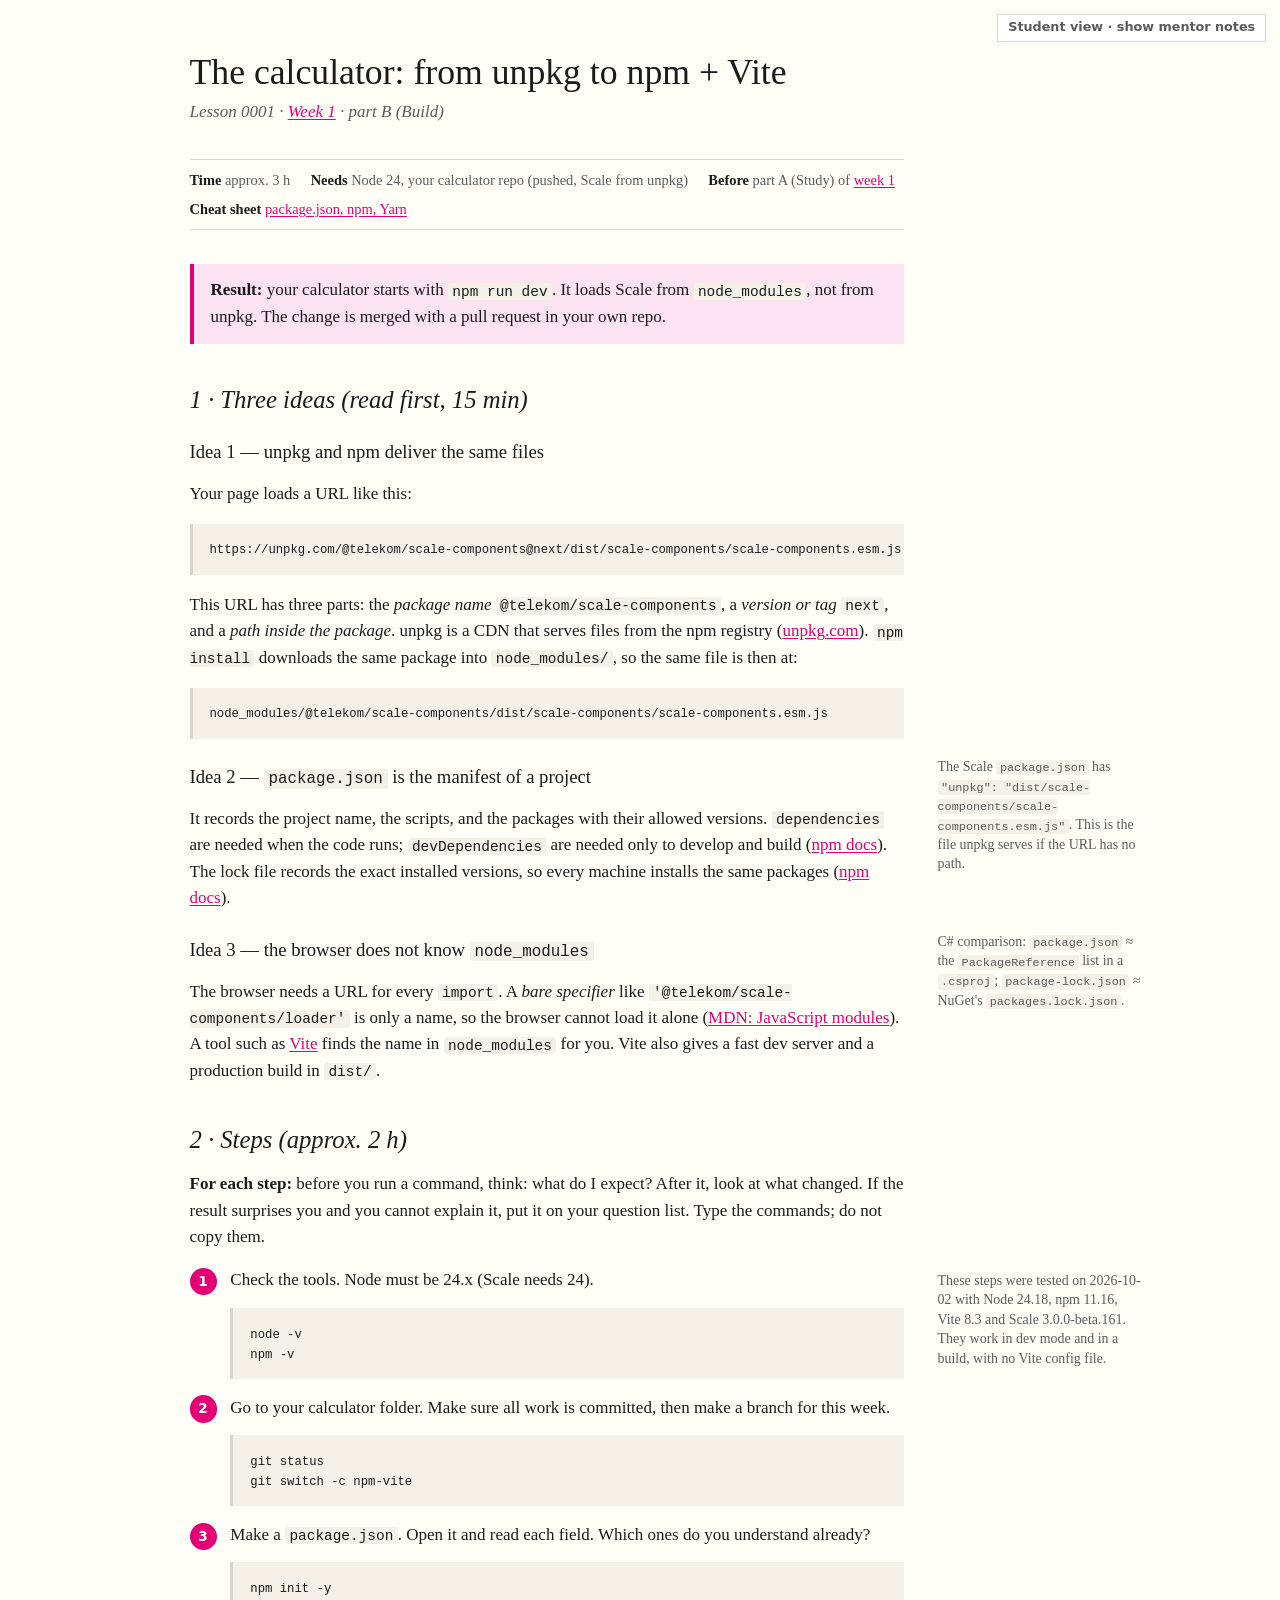
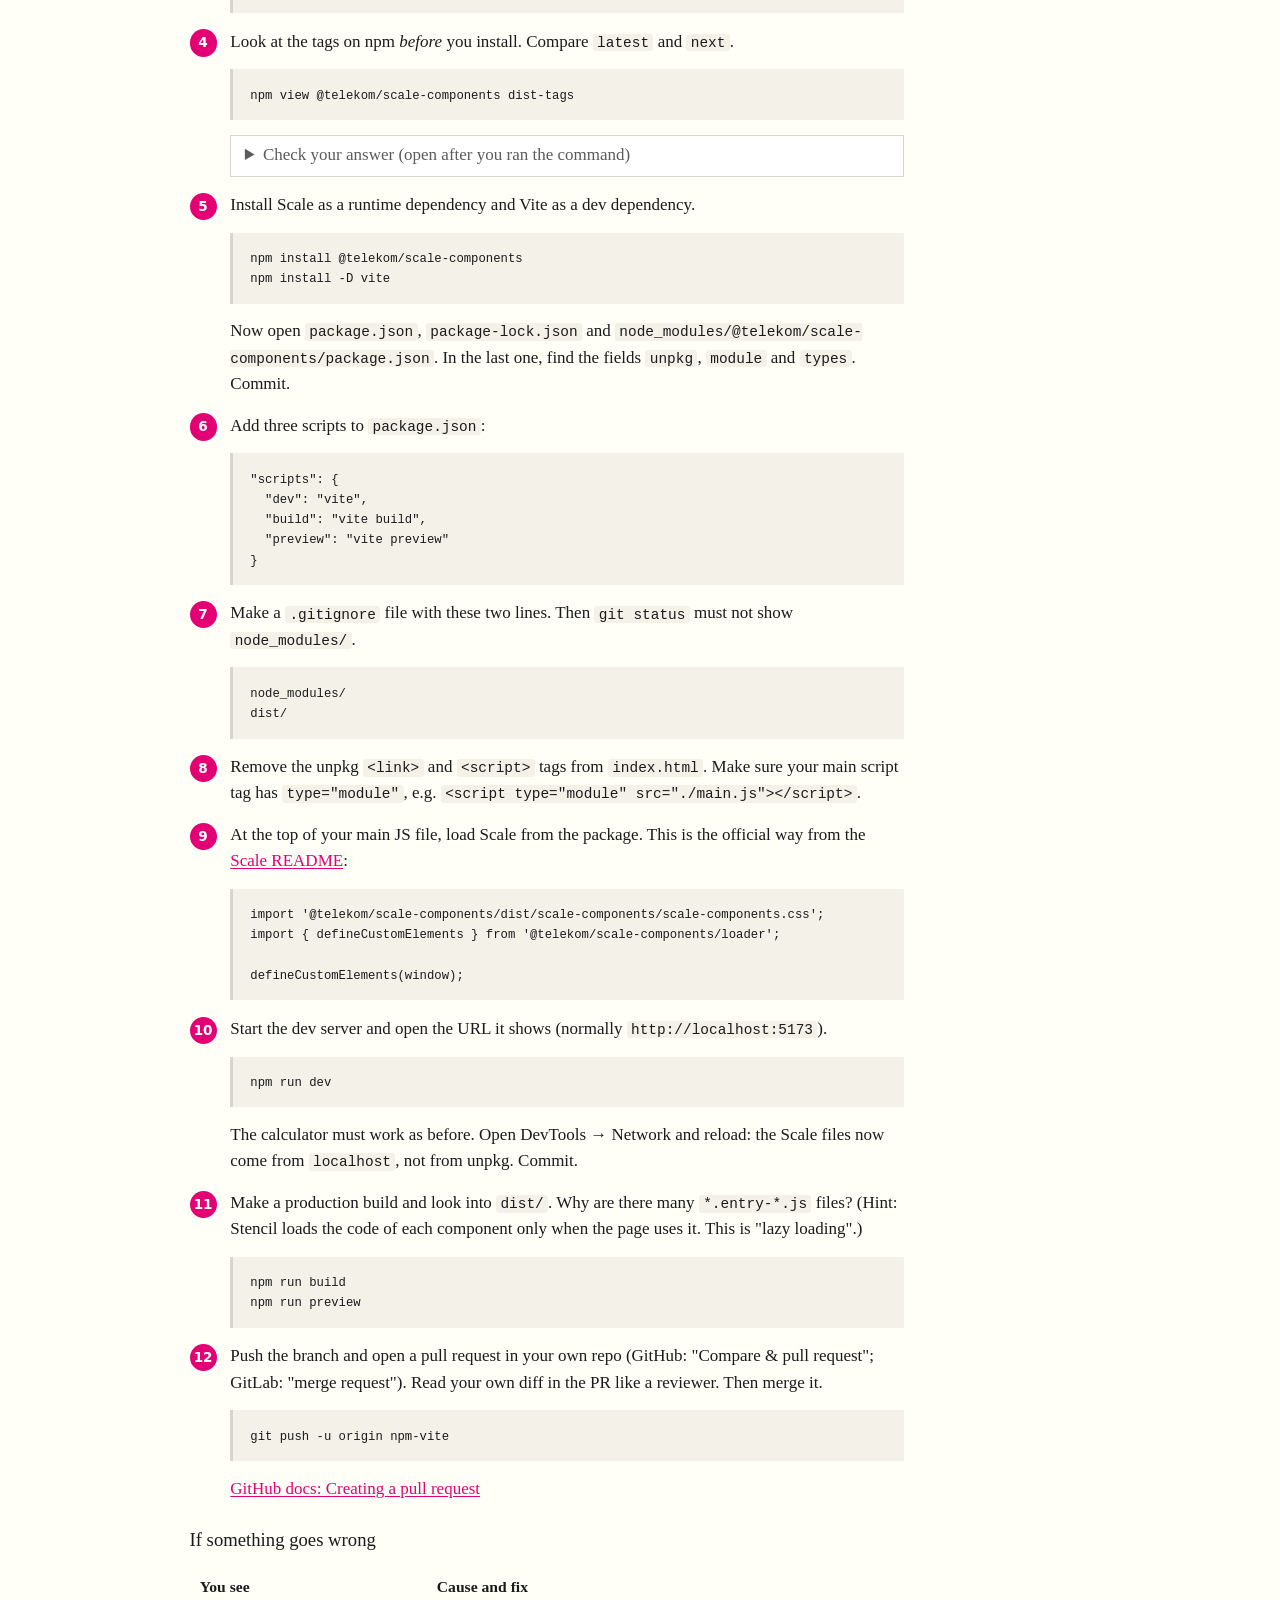
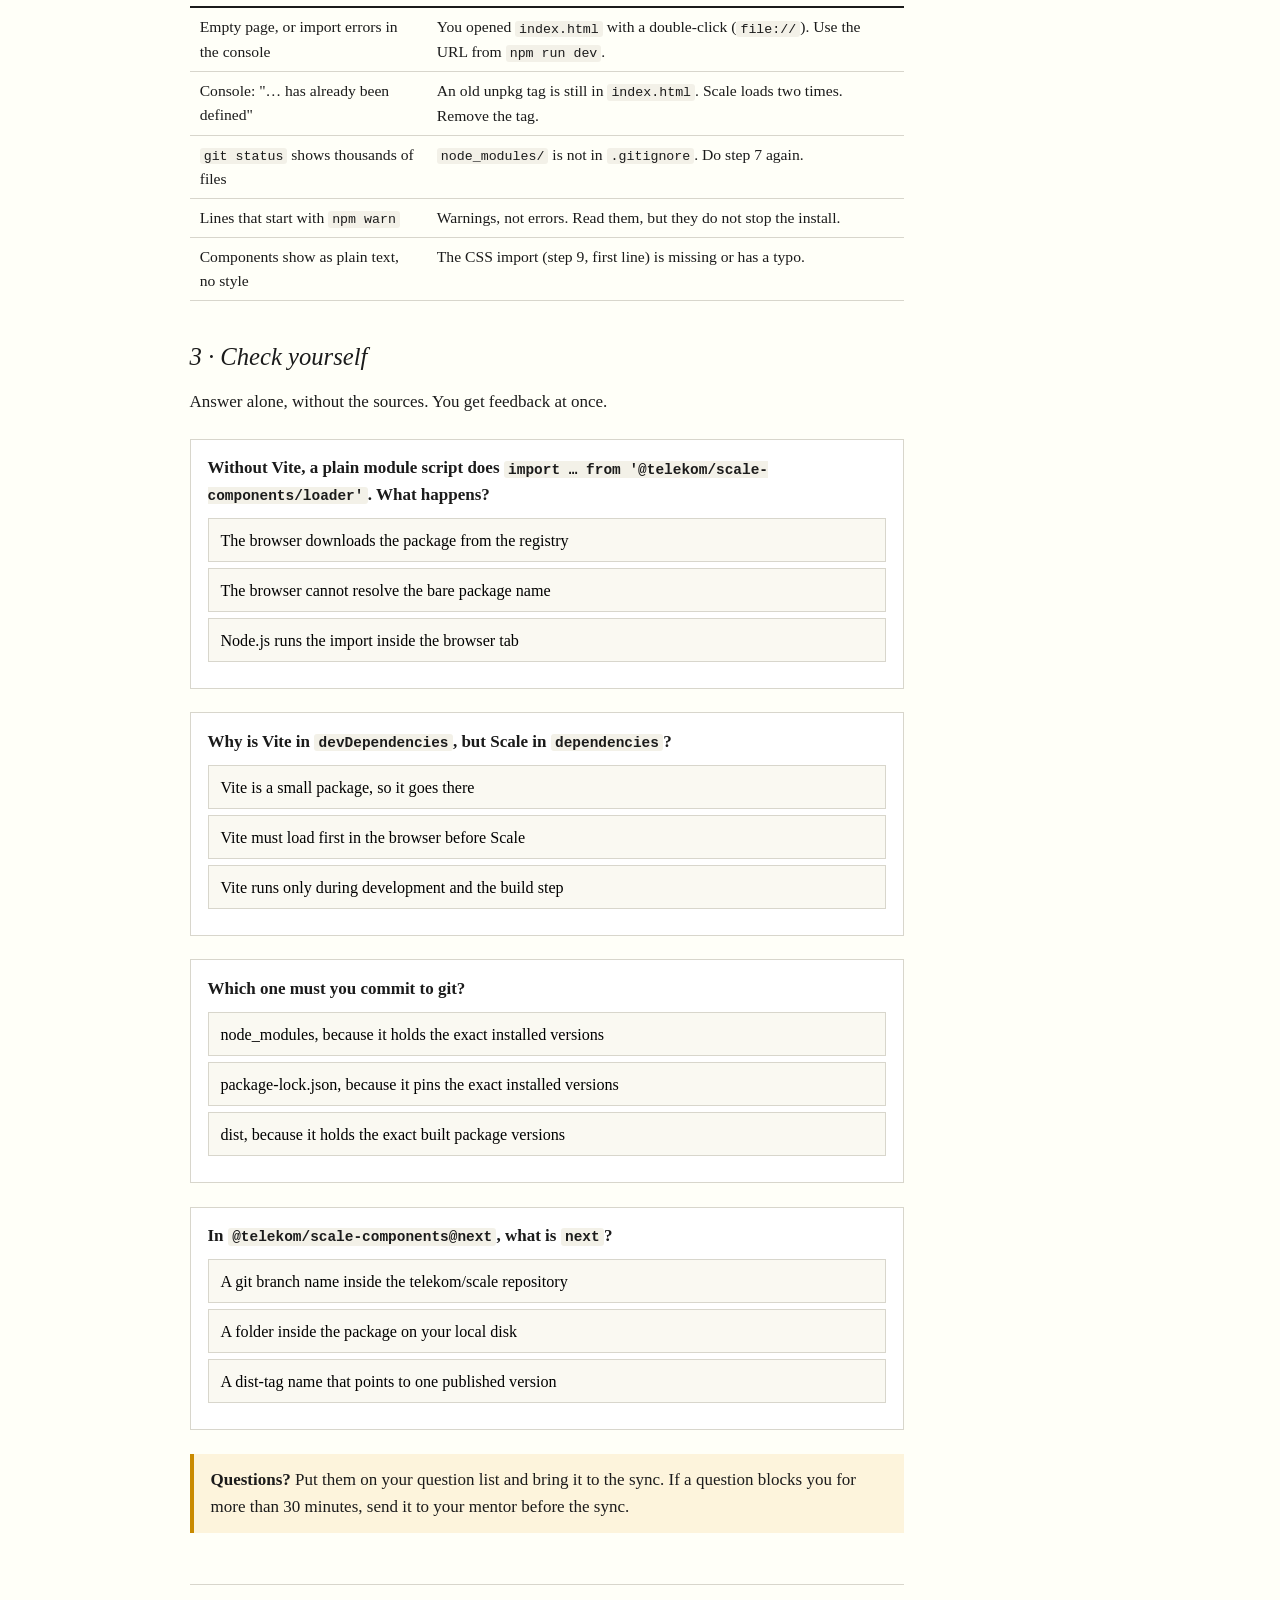
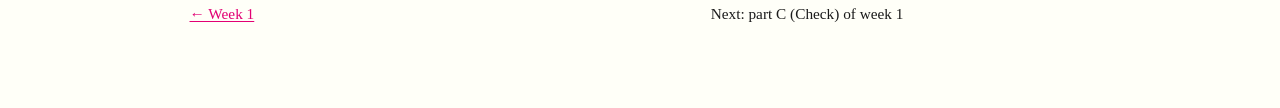
==== commit 299845d6: "Replace learning log with a question list; hands-on rules" ====
--- a/lessons/0001-calculator-from-unpkg-to-npm.html
+++ b/lessons/0001-calculator-from-unpkg-to-npm.html
@@ -39,7 +39,7 @@
 <p>The browser needs a URL for every <code>import</code>. A <em>bare specifier</em> like <code>'@telekom/scale-components/loader'</code> is only a name, so the browser cannot load it alone (<a href="https://developer.mozilla.org/en-US/docs/Web/JavaScript/Guide/Modules">MDN: JavaScript modules</a>). A tool such as <a href="https://vite.dev/guide/why">Vite</a> finds the name in <code>node_modules</code> for you. Vite also gives a fast dev server and a production build in <code>dist/</code>.</p>
 
 <h2>2 · Steps (approx. 2 h)</h2>
-<p><strong>For each step:</strong> before you run a command, write in your log what you expect. After it, write what changed. Type the commands; do not copy them.</p>
+<p><strong>For each step:</strong> before you run a command, think: what do I expect? After it, look at what changed. If the result surprises you and you cannot explain it, put it on your question list. Type the commands; do not copy them.</p>
 <p class="sidenote">These steps were tested on 2026-10-02 with Node 24.18, npm 11.16, Vite 8.3 and Scale 3.0.0-beta.161. They work in dev mode and in a build, with no Vite config file.</p>
 
 <ol class="steps">
@@ -139,11 +139,11 @@
 </div>
 
 <div class="box mentor">
-<p><strong>Evidence of learning</strong> (for the learning record): the student predicted in the log what step 10 shows in the Network tab, and can explain it without help. The commits are small and <code>node_modules/</code> is not in the diff.</p>
+<p><strong>Evidence of learning</strong> (for the learning record): the student can predict what step 10 shows in the Network tab, and can explain it without help. The commits are small and <code>node_modules/</code> is not in the diff.</p>
 </div>
 
 <div class="box ask">
-<p><strong>Questions?</strong> Write them in your learning log and bring them to the sync. If a question blocks you for more than 30 minutes, send it to your mentor before the sync.</p>
+<p><strong>Questions?</strong> Put them on your question list and bring it to the sync. If a question blocks you for more than 30 minutes, send it to your mentor before the sync.</p>
 </div>
 
 <nav class="course">
